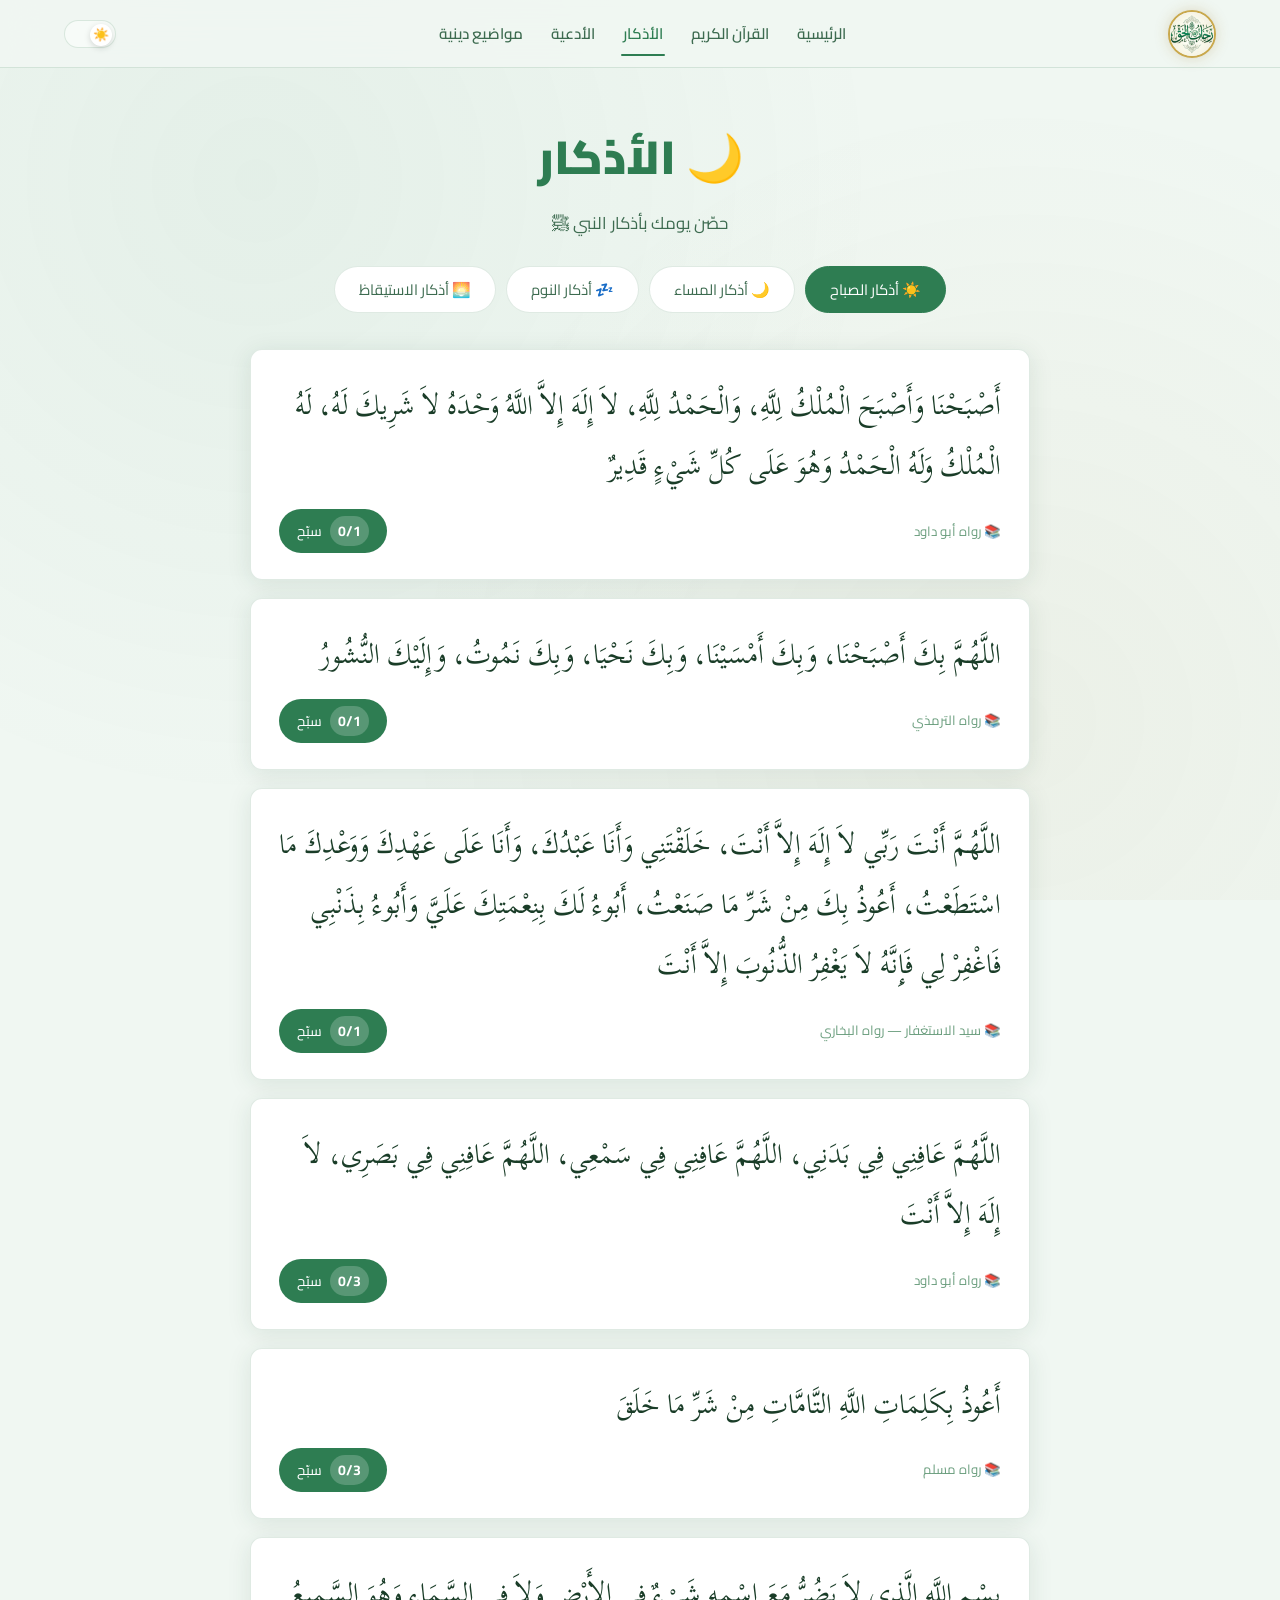
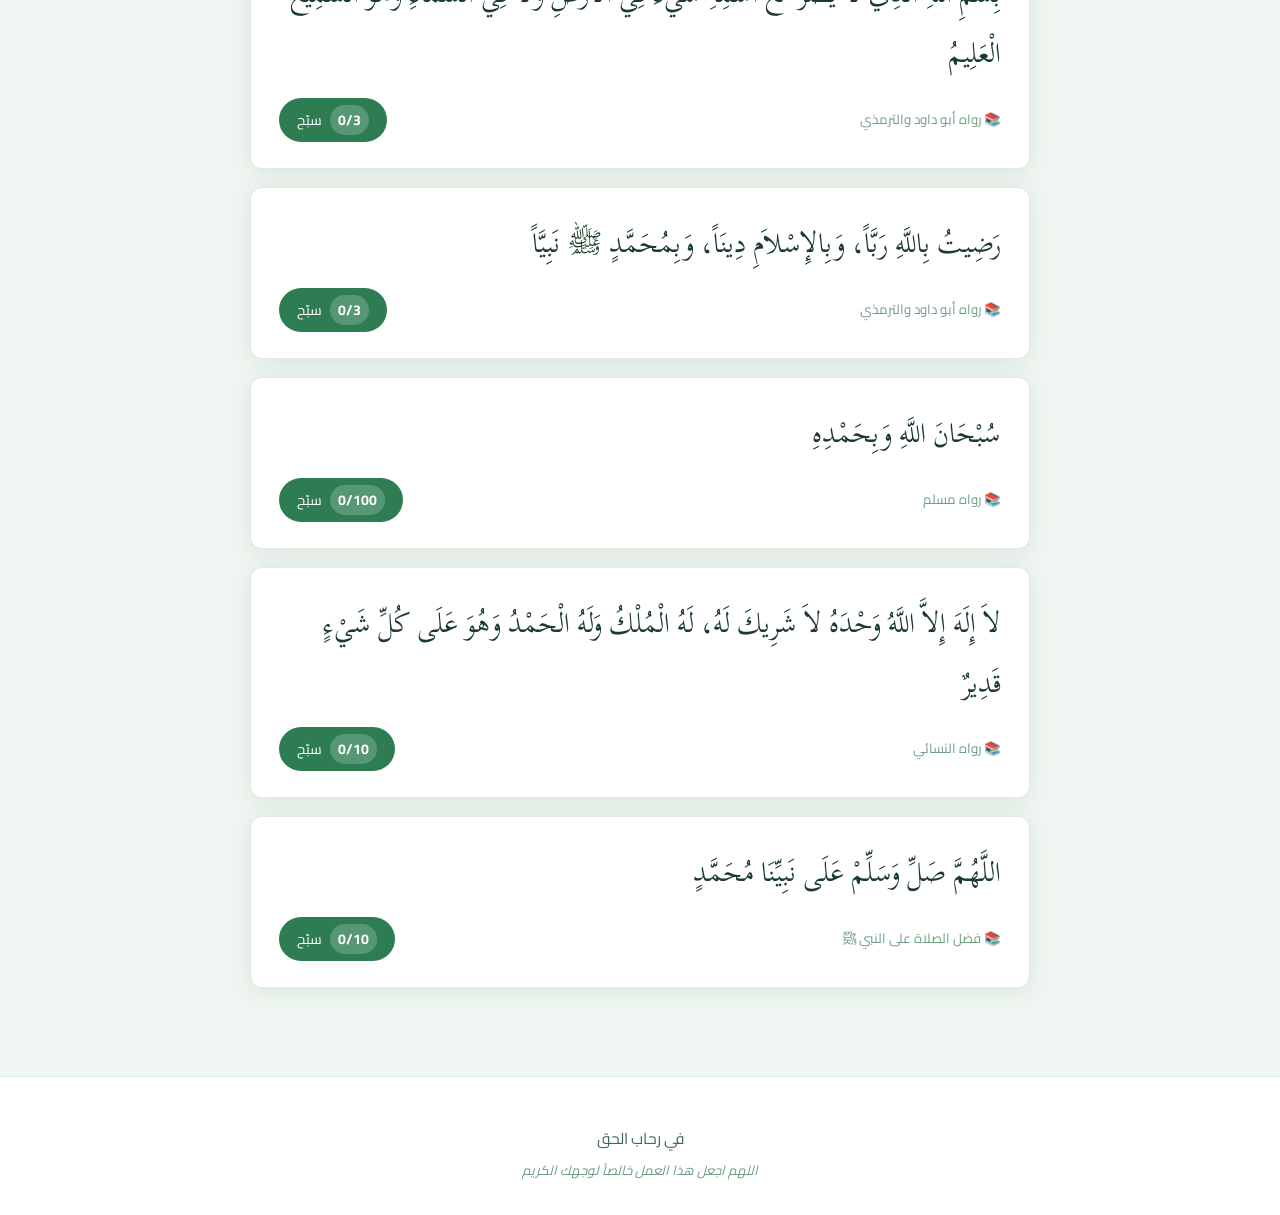
==== azkar.html @ ee3d789b "Add files via upload" ====
<!DOCTYPE html>
<html lang="ar" dir="rtl">
<head>
  <meta charset="UTF-8"><meta name="viewport" content="width=device-width, initial-scale=1.0">
  <title>الأذكار — في رحاب الحق</title>
  <script>(function(){const t=localStorage.getItem('rahab_theme')||'light';document.documentElement.setAttribute('data-theme',t);})();</script>
  <link rel="preconnect" href="https://fonts.googleapis.com">
  <link rel="preconnect" href="https://fonts.gstatic.com" crossorigin>
  <link href="https://fonts.googleapis.com/css2?family=Amiri:wght@400;700&family=Cairo:wght@400;600;700;900&family=Scheherazade+New:wght@400;700&display=swap" rel="stylesheet">
  <link rel="stylesheet" href="styles.css">
</head>
<body>
<header id="mainHeader">
  <a href="index.html" class="logo-link">
    <img src="preview.webp" alt="رحاب الحق" class="logo-img">
  </a>
  <nav><ul>
    <li><a href="index.html">الرئيسية</a></li>
    <li><a href="quran.html">القرآن الكريم</a></li>
    <li><a href="azkar.html" class="active">الأذكار</a></li>
    <li><a href="duaa.html">الأدعية</a></li>
    <li><a href="topics.html">مواضيع دينية</a></li>
  </ul></nav>
  <div class="header-left">
    <button class="theme-toggle" aria-label="تغيير الوضع"></button>
    <button class="menu-toggle">☰</button>
  </div>
</header>

<section class="page-hero">
  <h1>🌙 الأذكار</h1>
  <p>حصّن يومك بأذكار النبي ﷺ</p>
</section>

<section style="padding-top:0;">
  <div class="azkar-tabs">
    <button class="tab-btn active" onclick="showTab('morning',this)">☀️ أذكار الصباح</button>
    <button class="tab-btn" onclick="showTab('evening',this)">🌙 أذكار المساء</button>
    <button class="tab-btn" onclick="showTab('sleep',this)">💤 أذكار النوم</button>
    <button class="tab-btn" onclick="showTab('wake',this)">🌅 أذكار الاستيقاظ</button>
  </div>
  <div id="azkarContent"></div>
</section>

<footer>
  <p class="footer-text">في رحاب الحق</p>
  <p class="footer-sub">اللهم اجعل هذا العمل خالصاً لوجهك الكريم</p>
</footer>
<script src="main.js"></script>
<script>
const AZKAR={
  morning:[
    {text:"أَصْبَحْنَا وَأَصْبَحَ الْمُلْكُ لِلَّهِ، وَالْحَمْدُ لِلَّهِ، لاَ إِلَهَ إِلاَّ اللَّهُ وَحْدَهُ لاَ شَرِيكَ لَهُ، لَهُ الْمُلْكُ وَلَهُ الْحَمْدُ وَهُوَ عَلَى كُلِّ شَيْءٍ قَدِيرٌ",count:1,source:"رواه أبو داود"},
    {text:"اللَّهُمَّ بِكَ أَصْبَحْنَا، وَبِكَ أَمْسَيْنَا، وَبِكَ نَحْيَا، وَبِكَ نَمُوتُ، وَإِلَيْكَ النُّشُورُ",count:1,source:"رواه الترمذي"},
    {text:"اللَّهُمَّ أَنْتَ رَبِّي لاَ إِلَهَ إِلاَّ أَنْتَ، خَلَقْتَنِي وَأَنَا عَبْدُكَ، وَأَنَا عَلَى عَهْدِكَ وَوَعْدِكَ مَا اسْتَطَعْتُ، أَعُوذُ بِكَ مِنْ شَرِّ مَا صَنَعْتُ، أَبُوءُ لَكَ بِنِعْمَتِكَ عَلَيَّ وَأَبُوءُ بِذَنْبِي فَاغْفِرْ لِي فَإِنَّهُ لاَ يَغْفِرُ الذُّنُوبَ إِلاَّ أَنْتَ",count:1,source:"سيد الاستغفار — رواه البخاري"},
    {text:"اللَّهُمَّ عَافِنِي فِي بَدَنِي، اللَّهُمَّ عَافِنِي فِي سَمْعِي، اللَّهُمَّ عَافِنِي فِي بَصَرِي، لاَ إِلَهَ إِلاَّ أَنْتَ",count:3,source:"رواه أبو داود"},
    {text:"أَعُوذُ بِكَلِمَاتِ اللَّهِ التَّامَّاتِ مِنْ شَرِّ مَا خَلَقَ",count:3,source:"رواه مسلم"},
    {text:"بِسْمِ اللَّهِ الَّذِي لاَ يَضُرُّ مَعَ اسْمِهِ شَيْءٌ فِي الأَرْضِ وَلاَ فِي السَّمَاءِ وَهُوَ السَّمِيعُ الْعَلِيمُ",count:3,source:"رواه أبو داود والترمذي"},
    {text:"رَضِيتُ بِاللَّهِ رَبَّاً، وَبِالإِسْلاَمِ دِينَاً، وَبِمُحَمَّدٍ ﷺ نَبِيَّاً",count:3,source:"رواه أبو داود والترمذي"},
    {text:"سُبْحَانَ اللَّهِ وَبِحَمْدِهِ",count:100,source:"رواه مسلم"},
    {text:"لاَ إِلَهَ إِلاَّ اللَّهُ وَحْدَهُ لاَ شَرِيكَ لَهُ، لَهُ الْمُلْكُ وَلَهُ الْحَمْدُ وَهُوَ عَلَى كُلِّ شَيْءٍ قَدِيرٌ",count:10,source:"رواه النسائي"},
    {text:"اللَّهُمَّ صَلِّ وَسَلِّمْ عَلَى نَبِيِّنَا مُحَمَّدٍ",count:10,source:"فضل الصلاة على النبي ﷺ"}
  ],
  evening:[
    {text:"أَمْسَيْنَا وَأَمْسَى الْمُلْكُ لِلَّهِ، وَالْحَمْدُ لِلَّهِ، لاَ إِلَهَ إِلاَّ اللَّهُ وَحْدَهُ لاَ شَرِيكَ لَهُ، لَهُ الْمُلْكُ وَلَهُ الْحَمْدُ وَهُوَ عَلَى كُلِّ شَيْءٍ قَدِيرٌ",count:1,source:"رواه أبو داود"},
    {text:"اللَّهُمَّ بِكَ أَمْسَيْنَا، وَبِكَ أَصْبَحْنَا، وَبِكَ نَحْيَا، وَبِكَ نَمُوتُ، وَإِلَيْكَ الْمَصِيرُ",count:1,source:"رواه الترمذي"},
    {text:"اللَّهُمَّ أَنْتَ رَبِّي لاَ إِلَهَ إِلاَّ أَنْتَ، خَلَقْتَنِي وَأَنَا عَبْدُكَ، وَأَنَا عَلَى عَهْدِكَ وَوَعْدِكَ مَا اسْتَطَعْتُ، أَعُوذُ بِكَ مِنْ شَرِّ مَا صَنَعْتُ",count:1,source:"سيد الاستغفار — رواه البخاري"},
    {text:"أَعُوذُ بِكَلِمَاتِ اللَّهِ التَّامَّاتِ مِنْ شَرِّ مَا خَلَقَ",count:3,source:"رواه مسلم"},
    {text:"بِسْمِ اللَّهِ الَّذِي لاَ يَضُرُّ مَعَ اسْمِهِ شَيْءٌ فِي الأَرْضِ وَلاَ فِي السَّمَاءِ",count:3,source:"رواه أبو داود والترمذي"},
    {text:"اللَّهُمَّ عَافِنِي فِي بَدَنِي، اللَّهُمَّ عَافِنِي فِي سَمْعِي، اللَّهُمَّ عَافِنِي فِي بَصَرِي",count:3,source:"رواه أبو داود"},
    {text:"سُبْحَانَ اللَّهِ وَبِحَمْدِهِ",count:100,source:"رواه مسلم"},
    {text:"اللَّهُمَّ صَلِّ وَسَلِّمْ عَلَى نَبِيِّنَا مُحَمَّدٍ",count:10,source:"فضل الصلاة على النبي ﷺ"}
  ],
  sleep:[
    {text:"بِاسْمِكَ اللَّهُمَّ أَمُوتُ وَأَحْيَا",count:1,source:"رواه البخاري"},
    {text:"اللَّهُمَّ قِنِي عَذَابَكَ يَوْمَ تَبْعَثُ عِبَادَكَ",count:3,source:"رواه أبو داود"},
    {text:"سُبْحَانَ اللَّهِ (٣٣) — الْحَمْدُ لِلَّهِ (٣٣) — اللَّهُ أَكْبَرُ (٣٤)",count:1,source:"تسبيح فاطمة — متفق عليه"},
    {text:"آيَةُ الْكُرْسِيِّ — اللَّهُ لَا إِلَهَ إِلَّا هُوَ الْحَيُّ الْقَيُّومُ...",count:1,source:"رواه البخاري — حفظ حتى الصباح"},
    {text:"قُلْ هُوَ اللَّهُ أَحَدٌ — قُلْ أَعُوذُ بِرَبِّ الْفَلَقِ — قُلْ أَعُوذُ بِرَبِّ النَّاسِ",count:3,source:"رواه الترمذي"}
  ],
  wake:[
    {text:"الْحَمْدُ لِلَّهِ الَّذِي أَحْيَانَا بَعْدَ مَا أَمَاتَنَا وَإِلَيْهِ النُّشُورُ",count:1,source:"رواه البخاري"},
    {text:"لاَ إِلَهَ إِلاَّ اللَّهُ وَحْدَهُ لاَ شَرِيكَ لَهُ، لَهُ الْمُلْكُ وَلَهُ الْحَمْدُ وَهُوَ عَلَى كُلِّ شَيْءٍ قَدِيرٌ، سُبْحَانَ اللَّهِ وَالْحَمْدُ لِلَّهِ وَلاَ إِلَهَ إِلاَّ اللَّهُ وَاللَّهُ أَكْبَرُ",count:1,source:"رواه البخاري"},
    {text:"اللَّهُمَّ إِنِّي أَسْأَلُكَ خَيْرَ هَذَا الْيَوْمِ، فَتْحَهُ وَنَصْرَهُ وَنُورَهُ وَبَرَكَتَهُ وَهُدَاهُ",count:1,source:"رواه أبو داود"}
  ]
};

const counts={};
function showTab(tab,btn){
  document.querySelectorAll('.tab-btn').forEach(b=>b.classList.remove('active'));
  btn.classList.add('active');
  renderAzkar(tab);
}
function renderAzkar(tab){
  const list=AZKAR[tab];let html='';
  list.forEach((z,i)=>{
    const key=tab+'_'+i;
    const cur=counts[key]??0;
    const done=cur>=z.count;
    html+=`<div class="zikr-card" style="${done?'opacity:0.55;':''}">
      <span class="zikr-text">${z.text}</span>
      <div class="zikr-meta">
        <span class="zikr-source">📚 ${z.source}</span>
        <button class="zikr-count-btn" onclick="countZikr('${tab}',${i},${z.count})" ${done?'disabled':''}>
          ${done?'✅ اكتمل':`<span class="count-display">${cur}/${z.count}</span> سبّح`}
        </button>
      </div>
    </div>`;
  });
  document.getElementById('azkarContent').innerHTML=html;
}
function countZikr(tab,idx,max){
  const key=tab+'_'+idx;
  counts[key]=Math.min((counts[key]??0)+1,max);
  renderAzkar(tab);
}
document.addEventListener('DOMContentLoaded',()=>renderAzkar('morning'));
</script>
</body>
</html>
---- styles.css ----
/* ============================================================
   في رحاب الحق — Design System
   Light Mode: creamy mint-white | Dark Mode: deep forest green
   ============================================================ */

:root {
  /* Light Mode Palette */
  --bg:          #f0f7f2;       /* أخضر فاتح مبيّض جداً */
  --bg2:         #e4f0e8;       /* درجة أخف للقسم الثاني */
  --surface:     #ffffff;
  --surface2:    #f7fbf8;
  --border:      rgba(34,110,62,0.14);
  --border-gold: rgba(160,120,40,0.35);

  --text:        #1a3d28;       /* أخضر غامق للنصوص */
  --text2:       #3d6b50;       /* أخضر متوسط */
  --text3:       #6b9e7e;       /* أخضر فاتح للـ muted */

  --green:       #2e7d52;
  --green-h:     #236042;
  --green-lite:  #5ab07a;
  --green-glow:  rgba(46,125,82,0.18);

  --gold:        #a07828;
  --gold-l:      #c9a84c;
  --gold-pale:   #f5e9c8;

  --header-bg:   rgba(240,247,242,0.92);
  --header-h:    68px;
  --shadow:      0 4px 24px rgba(30,70,50,0.10);
  --shadow-lg:   0 12px 48px rgba(30,70,50,0.14);
  --radius:      20px;
  --radius-sm:   12px;

  --font:        'Cairo', sans-serif;
  --font-quran:  'Scheherazade New', 'Amiri', serif;
}

/* ── Dark Mode ── */
[data-theme="dark"] {
  --bg:          #0c1f14;
  --bg2:         #0f2619;
  --surface:     #162b1e;
  --surface2:    #1c3526;
  --border:      rgba(80,160,100,0.15);
  --border-gold: rgba(201,168,76,0.28);

  --text:        #dff0e6;
  --text2:       #9ec9ae;
  --text3:       #5d8f72;

  --green:       #3da06a;
  --green-h:     #4db87a;
  --green-lite:  #5ecf8a;
  --green-glow:  rgba(61,160,106,0.18);

  --gold:        #c9a84c;
  --gold-l:      #e8cc80;
  --gold-pale:   rgba(201,168,76,0.10);

  --header-bg:   rgba(12,31,20,0.95);
  --shadow:      0 4px 24px rgba(0,0,0,0.35);
  --shadow-lg:   0 12px 48px rgba(0,0,0,0.50);
}

/* ── Reset ── */
*, *::before, *::after { margin:0; padding:0; box-sizing:border-box; }
html { scroll-behavior:smooth; }

body {
  background: var(--bg);
  color: var(--text);
  font-family: var(--font);
  line-height: 1.8;
  overflow-x: hidden;
  direction: rtl;
  transition: background 0.4s, color 0.4s;
}

/* ── Subtle texture overlay ── */
body::before {
  content: '';
  position: fixed; inset: 0;
  background-image:
    radial-gradient(circle at 20% 20%, rgba(46,125,82,0.06) 0%, transparent 50%),
    radial-gradient(circle at 80% 80%, rgba(160,120,40,0.05) 0%, transparent 50%);
  pointer-events: none;
  z-index: 0;
}

/* ─────────────────────────────────
   HEADER
───────────────────────────────── */
header {
  position: fixed; top:0; left:0; right:0;
  height: var(--header-h);
  background: var(--header-bg);
  backdrop-filter: blur(16px);
  border-bottom: 1px solid var(--border);
  display: flex; align-items: center;
  justify-content: space-between;
  padding: 0 5%;
  z-index: 1000;
  transition: box-shadow 0.3s, background 0.4s;
}
header.scrolled { box-shadow: var(--shadow); }

.logo-link { display:flex; align-items:center; gap:10px; text-decoration:none; }
.logo-img {
  height: 48px; width: 48px;
  border-radius: 50%;
  border: 2.5px solid var(--gold-l);
  box-shadow: 0 0 14px rgba(160,120,40,0.25);
  background: var(--surface);
  transition: box-shadow 0.3s, transform 0.3s;
}
.logo-img:hover { box-shadow: 0 0 26px rgba(160,120,40,0.5); transform: scale(1.06); }
.logo-name {
  font-size: 1.05rem; font-weight: 700;
  color: var(--green); white-space: nowrap;
  display: none;
}

.header-left { display:flex; align-items:center; gap:14px; }

/* Dark mode toggle */
.theme-toggle {
  background: var(--surface2);
  border: 1px solid var(--border);
  border-radius: 50px;
  width: 52px; height: 28px;
  cursor: pointer;
  position: relative;
  transition: background 0.3s;
  flex-shrink: 0;
}
.theme-toggle::after {
  content: '☀️';
  position: absolute;
  top: 3px; right: 3px;
  width: 22px; height: 22px;
  border-radius: 50%;
  background: var(--surface);
  display: flex; align-items:center; justify-content:center;
  font-size: 13px;
  transition: transform 0.35s cubic-bezier(.4,0,.2,1), right 0.35s;
  box-shadow: 0 2px 6px rgba(0,0,0,0.15);
}
[data-theme="dark"] .theme-toggle::after {
  content: '🌙';
  right: auto; left: 3px;
}

nav ul { display:flex; list-style:none; gap:24px; }
nav a {
  text-decoration: none;
  color: var(--text2);
  font-weight: 600; font-size: 0.95rem;
  padding: 6px 2px;
  position: relative;
  transition: color 0.25s;
}
nav a::after {
  content: '';
  position: absolute; bottom: -2px; right: 0;
  width: 0; height: 2px;
  background: var(--green);
  border-radius: 2px;
  transition: width 0.3s;
}
nav a:hover, nav a.active { color: var(--green); }
nav a:hover::after, nav a.active::after { width: 100%; }

.menu-toggle {
  display: none;
  background: transparent;
  border: 1px solid var(--border);
  border-radius: 10px;
  color: var(--text);
  font-size: 1.3rem;
  cursor: pointer;
  padding: 4px 10px;
  transition: background 0.2s;
}
.menu-toggle:hover { background: var(--green-glow); }

/* ─────────────────────────────────
   HERO
───────────────────────────────── */
.hero {
  min-height: 100vh;
  padding-top: var(--header-h);
  display: flex; align-items: center; justify-content: center;
  text-align: center;
  position: relative; z-index: 1;
  overflow: hidden;
}
.hero-bg {
  position: absolute; inset: 0;
  background:
    linear-gradient(to bottom, rgba(240,247,242,0.15) 0%, var(--bg) 90%),
    url('https://claude.ai/api/1377ff21-2391-4cf8-ae96-8420ab279142/files/019d90b5-a2c1-73cb-9e30-2eebabe95e91/preview') center/cover no-repeat;
  z-index: -1;
}
[data-theme="dark"] .hero-bg {
  background:
    linear-gradient(to bottom, rgba(12,31,20,0.35) 0%, var(--bg) 90%),
    url('https://claude.ai/api/1377ff21-2391-4cf8-ae96-8420ab279142/files/019d90b5-a2c1-73cb-9e30-2eebabe95e91/preview') center/cover no-repeat;
}
.hero-content {
  max-width: 820px;
  padding: 40px 20px;
  animation: fadeUp 0.9s ease both;
}
@keyframes fadeUp {
  from { opacity:0; transform:translateY(28px); }
  to   { opacity:1; transform:translateY(0); }
}

.bismillah {
  font-family: var(--font-quran);
  font-size: clamp(1.3rem, 2.8vw, 1.9rem);
  color: var(--gold);
  margin-bottom: 18px;
  letter-spacing: 0.04em;
  animation: fadeUp 0.9s 0.1s ease both;
}
.hero h1 {
  font-size: clamp(2.6rem, 6vw, 4.8rem);
  font-weight: 900;
  color: var(--green);
  margin-bottom: 14px;
  line-height: 1.2;
  animation: fadeUp 0.9s 0.2s ease both;
}
.hero-sub {
  font-size: clamp(1rem, 2vw, 1.25rem);
  color: var(--text2);
  margin-bottom: 32px;
  animation: fadeUp 0.9s 0.3s ease both;
}
.hero-ayah {
  display: inline-flex;
  flex-direction: column;
  gap: 6px;
  background: var(--surface);
  border: 1px solid var(--border-gold);
  border-radius: var(--radius);
  padding: 20px 32px;
  margin-bottom: 36px;
  box-shadow: var(--shadow);
  animation: fadeUp 0.9s 0.4s ease both;
}
.ayah-text {
  font-family: var(--font-quran);
  font-size: clamp(1.3rem, 2.5vw, 1.85rem);
  color: var(--green);
  line-height: 2.1;
}
.ayah-ref { font-size: 0.88rem; color: var(--text3); }

.cta-btn {
  display: inline-block;
  background: var(--green);
  color: #fff;
  font-family: var(--font);
  font-weight: 700; font-size: 1.05rem;
  padding: 14px 42px;
  border-radius: 50px;
  text-decoration: none;
  box-shadow: 0 6px 22px rgba(46,125,82,0.30);
  transition: 0.3s; border: none; cursor: pointer;
  animation: fadeUp 0.9s 0.5s ease both;
}
.cta-btn:hover { background: var(--green-h); transform: translateY(-3px); box-shadow: 0 12px 32px rgba(46,125,82,0.40); }

/* ─────────────────────────────────
   SHARED SECTION
───────────────────────────────── */
section { padding: 70px 6%; position: relative; z-index: 1; }
.section-alt { background: var(--bg2); }

.section-title {
  text-align: center;
  font-size: clamp(1.7rem, 3vw, 2.4rem);
  font-weight: 900;
  color: var(--green);
  margin-bottom: 48px;
  position: relative;
  padding-bottom: 16px;
}
.section-title::after {
  content: '';
  position: absolute; bottom:0; left:50%;
  transform: translateX(-50%);
  width: 64px; height: 3px;
  background: linear-gradient(90deg, var(--green), var(--gold-l));
  border-radius: 2px;
}

/* ─────────────────────────────────
   CARDS GRID
───────────────────────────────── */
.sections-grid {
  display: grid;
  grid-template-columns: repeat(auto-fit, minmax(250px, 1fr));
  gap: 22px;
  max-width: 1080px; margin: 0 auto;
}
.section-card {
  background: var(--surface);
  border: 1px solid var(--border);
  border-radius: var(--radius);
  padding: 34px 26px;
  text-decoration: none;
  color: var(--text);
  display: flex; flex-direction: column; gap: 10px;
  transition: 0.3s;
  box-shadow: var(--shadow);
  position: relative; overflow: hidden;
}
.section-card::before {
  content: '';
  position: absolute; top:0; right:0;
  width: 80px; height: 80px;
  background: radial-gradient(circle at top right, var(--green-glow), transparent 70%);
  transition: opacity 0.3s; opacity: 0;
}
.section-card:hover { transform: translateY(-7px); border-color: var(--green); box-shadow: var(--shadow-lg); }
.section-card:hover::before { opacity: 1; }
.card-icon { font-size: 2.2rem; }
.section-card h3 { font-size: 1.25rem; font-weight: 700; color: var(--green); }
.section-card p { font-size: 0.93rem; color: var(--text2); flex:1; line-height: 1.7; }
.card-arrow { color: var(--gold); font-size: 1.1rem; transition: transform 0.3s; }
.section-card:hover .card-arrow { transform: translateX(-6px); }

/* ─────────────────────────────────
   AYAH OF DAY
───────────────────────────────── */
.ayah-section { background: var(--bg2); }
.ayah-container { max-width: 760px; margin: 0 auto; text-align: center; }
.daily-ayah {
  background: var(--surface);
  border: 1px solid var(--border-gold);
  border-radius: var(--radius);
  padding: 36px 32px;
  box-shadow: var(--shadow);
  display: flex; flex-direction:column; align-items:center; gap:14px;
  min-height: 120px; justify-content: center;
}
.daily-ayah .ayah-text {
  font-family: var(--font-quran);
  font-size: clamp(1.4rem, 2.8vw, 2rem);
  color: var(--green); line-height: 2.2;
}
.ayah-loading { color: var(--text3); animation: pulse 1.4s ease-in-out infinite; }
@keyframes pulse { 0%,100%{opacity:0.4} 50%{opacity:1} }

/* ─────────────────────────────────
   CHECKLIST
───────────────────────────────── */
.reminder-box {
  max-width: 520px; margin: 0 auto;
  background: var(--surface);
  border: 1px solid var(--border);
  border-radius: var(--radius);
  padding: 38px 32px;
  text-align: center;
  box-shadow: var(--shadow);
}
.reminder-icon { font-size: 2.2rem; display:block; margin-bottom:10px; }
.reminder-box h3 { font-size: 1.3rem; color: var(--green); margin-bottom: 22px; }
.daily-checklist { display:flex; flex-direction:column; gap:12px; text-align:right; }
.check-item {
  display:flex; align-items:center; gap:12px;
  cursor:pointer; padding:10px 14px;
  border-radius: var(--radius-sm);
  border: 1px solid var(--border);
  background: var(--surface2);
  transition: background 0.2s, border-color 0.2s;
}
.check-item:hover { background: var(--green-glow); border-color: var(--green); }
.check-item input[type="checkbox"] { width:18px; height:18px; accent-color:var(--green); cursor:pointer; }
.check-item span { font-size: 0.97rem; color: var(--text); flex:1; transition: color 0.2s; }
.check-item.done span { text-decoration: line-through; color: var(--text3); }

/* ─────────────────────────────────
   PAGE HERO (inner pages)
───────────────────────────────── */
.page-hero {
  padding-top: calc(var(--header-h) + 48px);
  padding-bottom: 28px;
  text-align: center; z-index: 1; position: relative;
}
.page-hero h1 { font-size: clamp(1.9rem, 4vw, 2.9rem); color: var(--green); font-weight: 900; }
.page-hero p { color: var(--text2); margin-top: 8px; font-size: 1.05rem; }

/* ─────────────────────────────────
   QURAN PAGE
───────────────────────────────── */
.quran-controls {
  display: flex; gap: 12px; flex-wrap: wrap;
  justify-content: center; margin-bottom: 32px;
}
.q-search {
  background: var(--surface);
  border: 1px solid var(--border);
  border-radius: 50px;
  padding: 11px 22px;
  color: var(--text);
  font-family: var(--font);
  font-size: 0.97rem;
  outline: none;
  width: 280px;
  transition: border-color 0.3s;
}
.q-search:focus { border-color: var(--green); }
.q-search::placeholder { color: var(--text3); }

.view-tabs { display:flex; gap:8px; }
.view-btn {
  background: var(--surface);
  border: 1px solid var(--border);
  border-radius: 50px;
  padding: 9px 22px;
  color: var(--text2);
  font-family: var(--font);
  font-size: 0.9rem;
  cursor: pointer;
  transition: 0.25s;
}
.view-btn.active, .view-btn:hover {
  background: var(--green); color: #fff; border-color: var(--green);
}

/* Surah grid */
.suar-grid {
  display: grid;
  grid-template-columns: repeat(auto-fill, minmax(195px, 1fr));
  gap: 14px;
  max-width: 1100px; margin: 0 auto;
}
.surah-card {
  background: var(--surface);
  border: 1px solid var(--border);
  border-radius: var(--radius-sm);
  padding: 16px 18px;
  cursor: pointer;
  transition: 0.25s;
  display: flex; align-items: center; gap: 12px;
  box-shadow: 0 2px 8px rgba(0,0,0,0.04);
}
.surah-card:hover {
  border-color: var(--green); transform: translateY(-3px);
  box-shadow: 0 8px 24px rgba(46,125,82,0.12);
}
.surah-num {
  background: var(--green);
  color: #fff;
  font-weight: 700; font-size: 0.82rem;
  width: 34px; height: 34px; border-radius: 50%;
  display: flex; align-items:center; justify-content:center;
  flex-shrink: 0;
}
.surah-name { font-family: var(--font-quran); font-size: 1.15rem; color: var(--text); display:block; }
.surah-meta { font-size: 0.75rem; color: var(--text3); margin-top:2px; }
.surah-bookmark-dot {
  width: 8px; height:8px; border-radius:50%;
  background: var(--gold); margin-right:auto; flex-shrink:0;
  box-shadow: 0 0 6px rgba(160,120,40,0.5);
  animation: glow 2s ease-in-out infinite;
}
@keyframes glow { 0%,100%{opacity:0.6} 50%{opacity:1} }

/* Juz grid */
.juz-grid {
  display: grid;
  grid-template-columns: repeat(auto-fill, minmax(130px, 1fr));
  gap: 12px;
  max-width: 900px; margin: 0 auto;
}
.juz-card {
  background: var(--surface);
  border: 1px solid var(--border);
  border-radius: var(--radius-sm);
  padding: 20px 12px;
  cursor: pointer; text-align:center;
  transition: 0.25s; box-shadow: 0 2px 8px rgba(0,0,0,0.04);
}
.juz-card:hover { border-color: var(--green); transform:translateY(-3px); box-shadow:0 8px 24px rgba(46,125,82,0.12); }
.juz-num { font-size: 1.6rem; font-weight: 900; color: var(--green); }
.juz-label { font-size: 0.8rem; color: var(--text3); margin-top:4px; }

/* Ayah viewer */
.surah-nav {
  display:flex; justify-content:space-between; align-items:center;
  flex-wrap: wrap; gap:12px; margin-bottom:28px;
}
.nav-btn, .back-btn {
  background: var(--surface);
  border: 1px solid var(--border);
  color: var(--text2);
  font-family: var(--font); font-size:0.9rem;
  padding: 9px 20px; border-radius:50px; cursor:pointer;
  text-decoration:none; display:inline-block;
  transition: 0.25s;
}
.nav-btn:hover, .back-btn:hover { border-color:var(--green); color:var(--green); background:var(--green-glow); }
.surah-title-display {
  font-family: var(--font-quran);
  font-size: 1.55rem; color: var(--green); text-align:center;
}

.ayah-viewer { max-width: 800px; margin: 0 auto; }
.ayah-item {
  background: var(--surface);
  border: 1px solid var(--border);
  border-radius: var(--radius-sm);
  padding: 24px 26px; margin-bottom: 14px;
  transition: border-color 0.3s, box-shadow 0.3s;
  position: relative;
}
.ayah-item.auto-bookmarked {
  border-color: var(--gold-l);
  box-shadow: 0 0 0 3px rgba(160,120,40,0.10);
}
.ayah-item .ayah-text {
  font-family: var(--font-quran);
  font-size: clamp(1.35rem, 2.5vw, 1.85rem);
  color: var(--text); line-height: 2.3; display:block;
}
.ayah-num-badge {
  display: inline-flex; align-items:center; justify-content:center;
  width: 30px; height:30px;
  background: var(--green-glow);
  border: 1px solid var(--border);
  border-radius:50%; font-size:0.78rem;
  color: var(--green); margin-top:10px;
}
.auto-bm-label {
  position:absolute; top:12px; left:14px;
  background: var(--gold-pale);
  color: var(--gold);
  font-size:0.72rem; padding:2px 10px; border-radius:50px;
  border: 1px solid rgba(160,120,40,0.3);
}

/* Bookmark banner */
.bookmark-banner {
  background: var(--surface);
  border: 2px solid var(--green);
  border-radius: var(--radius-sm);
  padding: 16px 22px; margin-bottom:28px;
  display:flex; align-items:center; gap:14px;
  cursor:pointer; transition:0.3s;
  box-shadow: 0 4px 16px rgba(46,125,82,0.10);
}
.bookmark-banner:hover { box-shadow: 0 8px 24px rgba(46,125,82,0.18); }
.bookmark-banner strong { color:var(--green); }
.bookmark-banner span { color:var(--text2); font-size:0.93rem; }

/* ─────────────────────────────────
   AZKAR / DUAA
───────────────────────────────── */
.azkar-tabs {
  display:flex; gap:10px; justify-content:center;
  flex-wrap:wrap; margin-bottom:36px;
}
.tab-btn {
  background: var(--surface);
  border: 1px solid var(--border);
  color: var(--text2);
  font-family: var(--font); font-size:0.93rem;
  padding: 9px 24px; border-radius:50px; cursor:pointer; transition:0.25s;
}
.tab-btn.active, .tab-btn:hover { background:var(--green); border-color:var(--green); color:#fff; }

.zikr-card {
  background: var(--surface);
  border: 1px solid var(--border);
  border-radius: var(--radius-sm);
  padding: 26px 28px; margin-bottom:18px;
  max-width: 780px; margin-left:auto; margin-right:auto;
  box-shadow: var(--shadow);
  transition: border-color 0.3s;
}
.zikr-card:hover { border-color: var(--green-lite); }
.zikr-text {
  font-family: var(--font-quran);
  font-size: clamp(1.25rem, 2.3vw, 1.7rem);
  color: var(--text); line-height:2.2; display:block; margin-bottom:14px;
}
.zikr-meta { display:flex; justify-content:space-between; align-items:center; flex-wrap:wrap; gap:8px; }
.zikr-source { font-size:0.83rem; color:var(--text3); }
.zikr-count-btn {
  background: var(--green);
  border: none; color:#fff;
  font-family:var(--font); font-size:0.88rem;
  padding:7px 18px; border-radius:50px; cursor:pointer; transition:0.25s;
  display:flex; align-items:center; gap:8px;
}
.zikr-count-btn:hover { background:var(--green-h); transform:scale(1.04); }
.zikr-count-btn:disabled { background:var(--text3); cursor:default; transform:none; }
.count-display {
  background:rgba(255,255,255,0.2); border-radius:50px;
  padding:2px 8px; font-weight:700;
}

/* ─────────────────────────────────
   TOPICS
───────────────────────────────── */
.topic-card {
  background: var(--surface);
  border: 1px solid var(--border);
  border-radius: var(--radius);
  padding: 28px 30px; margin-bottom:20px;
  max-width: 780px; margin-left:auto; margin-right:auto;
  box-shadow: var(--shadow);
  cursor:pointer; transition:0.3s;
}
.topic-card:hover { border-color:var(--green); transform:translateY(-4px); box-shadow:var(--shadow-lg); }
.topic-card h3 { color:var(--green); font-size:1.25rem; margin-bottom:8px; }
.topic-card p { color:var(--text2); font-size:0.93rem; line-height:1.8; }
.topic-tag {
  display:inline-block;
  background:var(--green-glow); border:1px solid rgba(46,125,82,0.3);
  color:var(--green); font-size:0.78rem;
  padding:3px 12px; border-radius:50px; margin-bottom:10px;
}

/* Modal */
.modal-overlay {
  display:none; position:fixed; inset:0;
  background:rgba(0,0,0,0.45); z-index:5000;
  align-items:center; justify-content:center; padding:20px;
  backdrop-filter:blur(4px);
}
.modal-overlay.open { display:flex; }
.modal-box {
  background:var(--surface); border:1px solid var(--border-gold);
  border-radius:var(--radius); padding:38px;
  max-width:680px; width:100%; max-height:80vh; overflow-y:auto;
  position:relative; box-shadow:var(--shadow-lg);
  animation:fadeUp 0.3s ease;
}
.modal-box h2 { color:var(--green); font-size:1.45rem; margin-bottom:14px; }
.modal-box p { color:var(--text2); line-height:2; margin-bottom:12px; }
.modal-box .ayah-text { color:var(--green); font-family:var(--font-quran); font-size:1.45rem; }
.modal-close {
  position:absolute; top:14px; left:16px;
  background:transparent; border:none; color:var(--text3);
  font-size:1.5rem; cursor:pointer; transition:color 0.2s;
}
.modal-close:hover { color:var(--text); }

/* ─────────────────────────────────
   FOOTER
───────────────────────────────── */
footer {
  background: var(--surface);
  border-top: 1px solid var(--border);
  padding: 48px 20px 32px;
  text-align:center; z-index:1; position:relative;
}
.footer-logo img {
  height:64px; width:64px; border-radius:50%;
  border:2px solid var(--gold-l);
  background:var(--bg); margin-bottom:14px;
  box-shadow:0 0 16px rgba(160,120,40,0.2);
}
.footer-text { color:var(--text2); font-size:0.97rem; margin-bottom:6px; }
.footer-sub { color:var(--text3); font-size:0.83rem; font-style:italic; }

/* ─────────────────────────────────
   SPINNER
───────────────────────────────── */
.spinner {
  width:40px; height:40px;
  border:3px solid var(--border);
  border-top-color:var(--green);
  border-radius:50%;
  animation:spin 0.8s linear infinite;
  margin:48px auto;
}
@keyframes spin { to{transform:rotate(360deg)} }

/* ─────────────────────────────────
   TOAST
───────────────────────────────── */
.toast {
  position:fixed; bottom:28px; left:50%;
  transform:translateX(-50%);
  background:var(--green); color:#fff;
  padding:12px 30px; border-radius:50px;
  font-family:var(--font); font-size:0.93rem;
  z-index:9999; box-shadow:0 8px 28px rgba(46,125,82,0.35);
  opacity:0; transition:opacity 0.35s;
  pointer-events:none;
  white-space:nowrap;
}
.toast.show { opacity:1; }

/* ─────────────────────────────────
   RESPONSIVE
───────────────────────────────── */
@media (max-width:768px) {
  :root { --header-h:60px; }
  header { padding:0 4%; }
  .menu-toggle { display:block; }
  .logo-name { display:none; }
  nav ul {
    display:none; flex-direction:column;
    position:absolute; top:var(--header-h); right:0; left:0;
    background:var(--header-bg);
    padding:18px 5%; gap:14px;
    border-bottom:1px solid var(--border);
    backdrop-filter:blur(16px);
  }
  header.open nav ul { display:flex; }
  section { padding:50px 5%; }
  .sections-grid { max-width:420px; margin:0 auto; grid-template-columns:1fr; }
  .suar-grid { grid-template-columns:repeat(auto-fill, minmax(160px,1fr)); }
  .juz-grid  { grid-template-columns:repeat(auto-fill, minmax(100px,1fr)); }
  .modal-box { padding:26px 20px; }
  .reminder-box { padding:28px 18px; }
}
@media (max-width:420px) {
  .hero h1 { font-size:2.2rem; }
  .bismillah { font-size:1.15rem; }
  .suar-grid { grid-template-columns:1fr 1fr; gap:10px; }
}
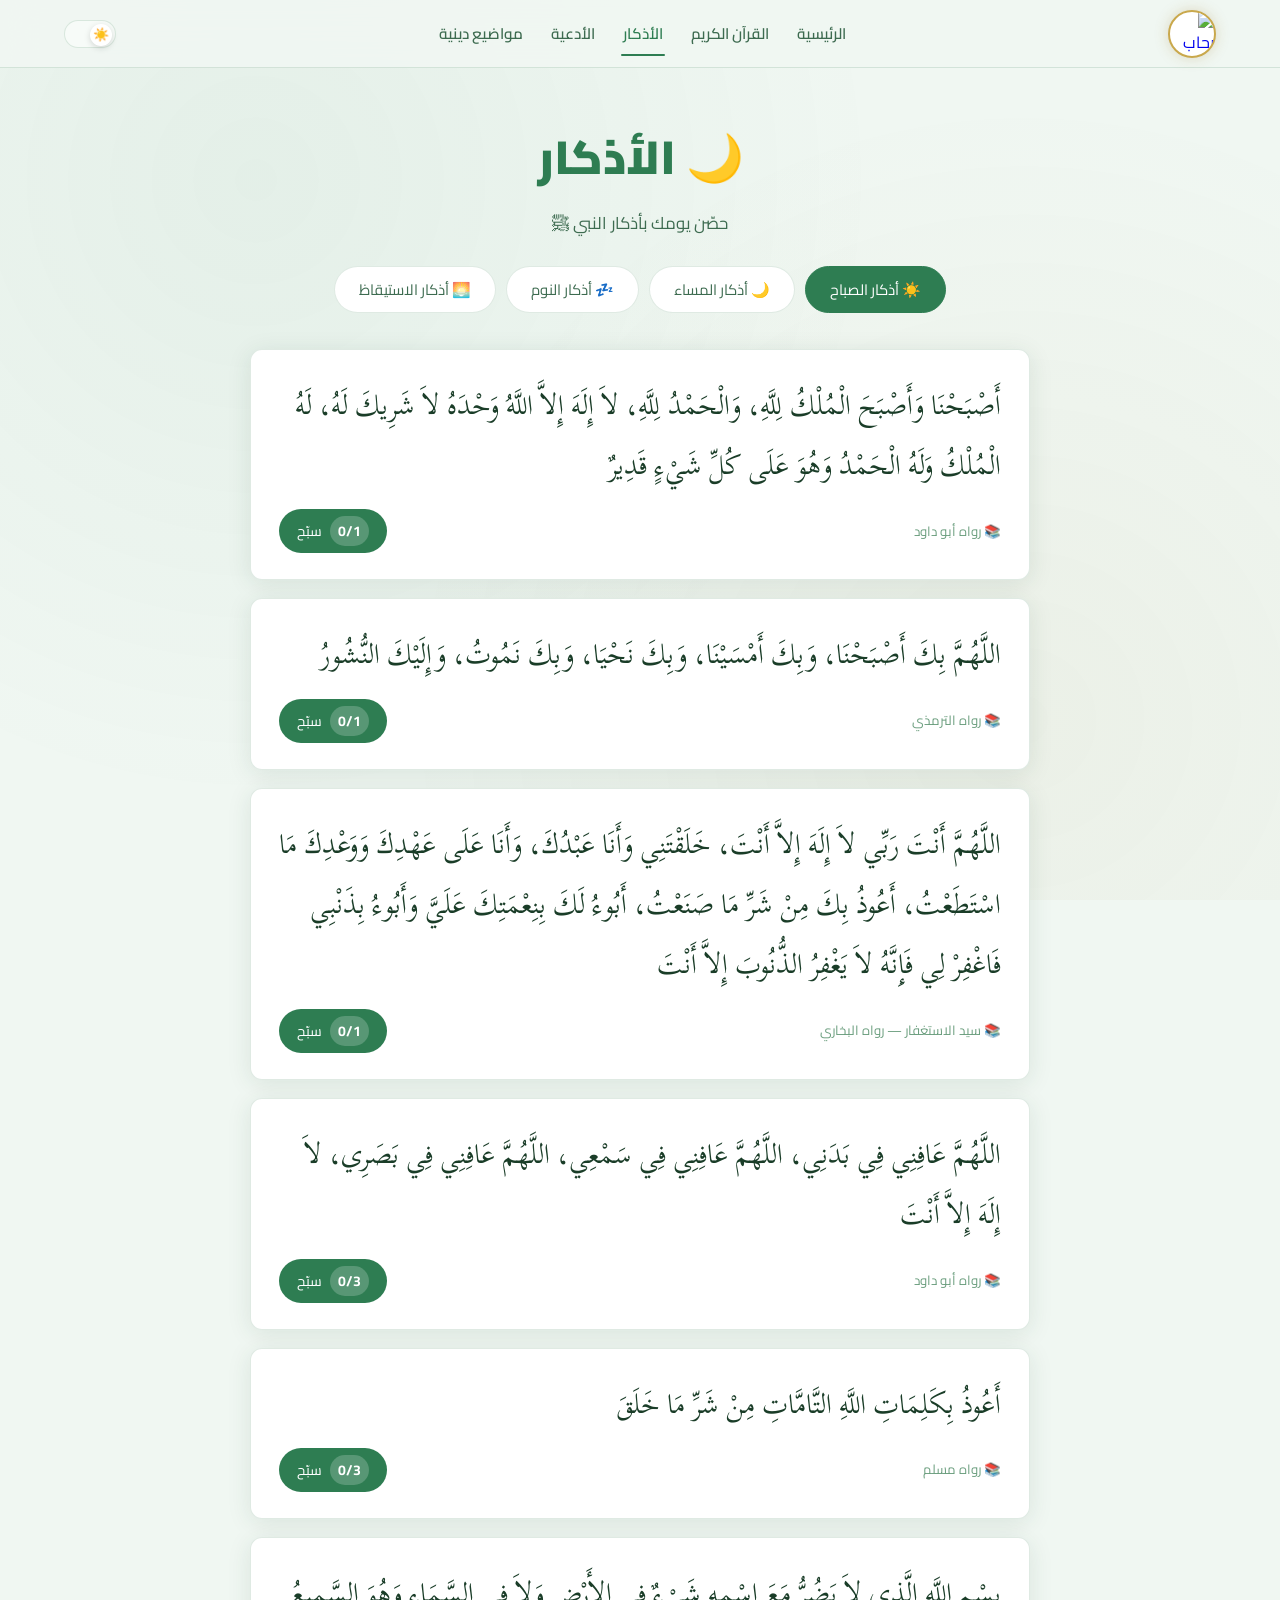
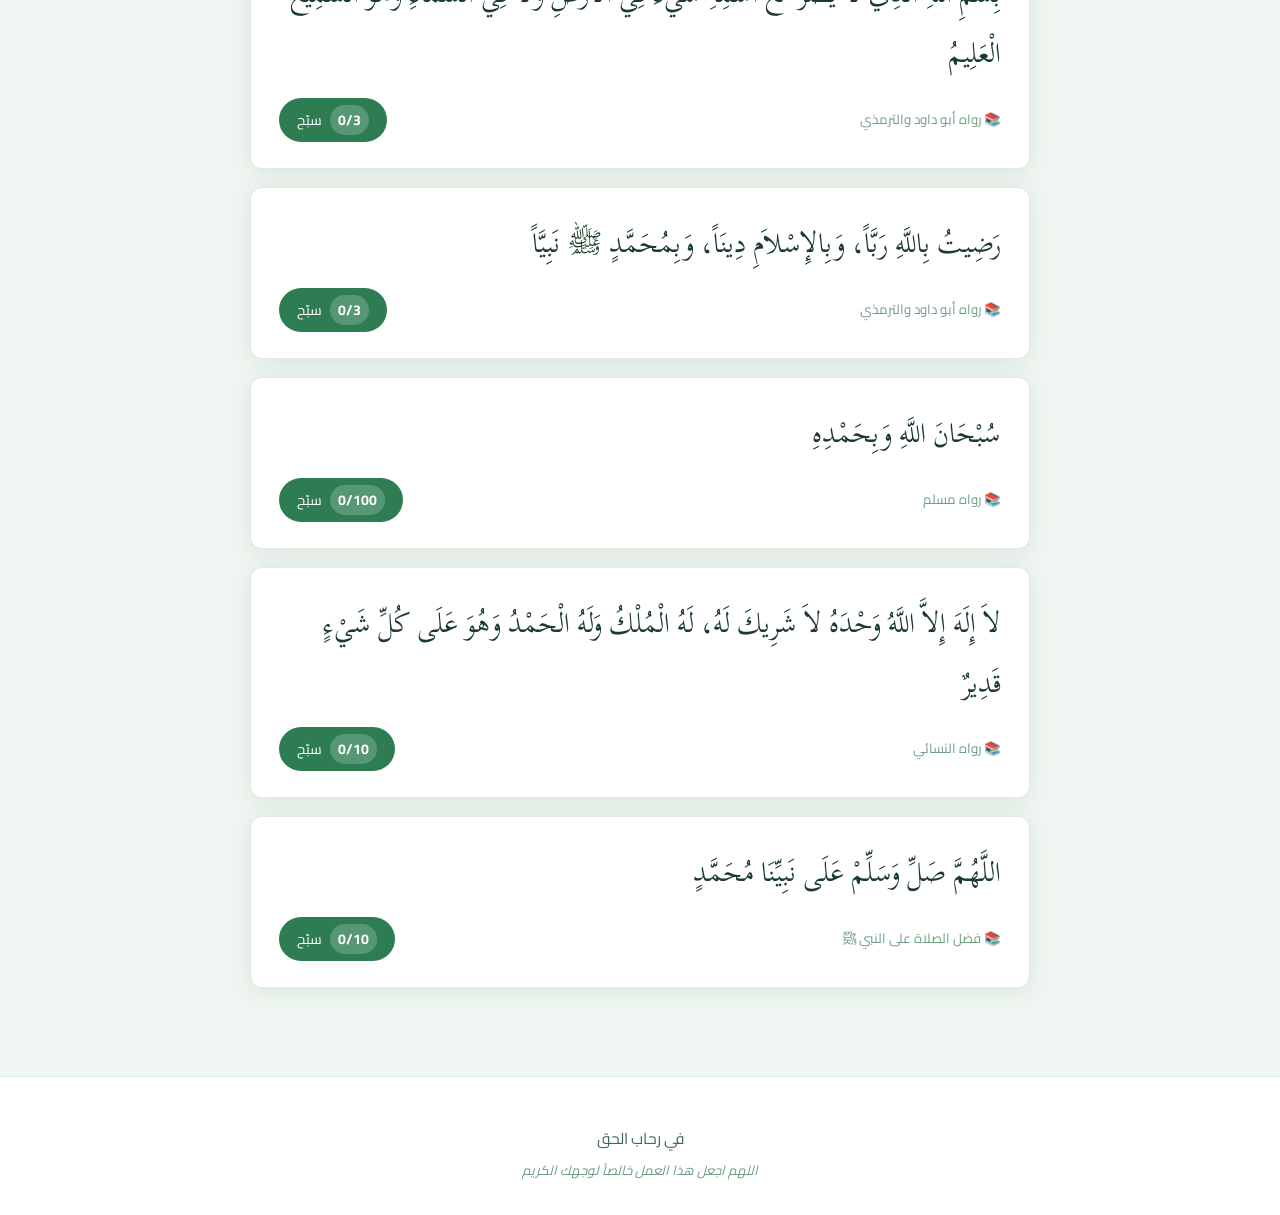
==== commit 97c93464: "Add files via upload" ====
--- a/azkar.html
+++ b/azkar.html
@@ -7,12 +7,17 @@
   <link rel="preconnect" href="https://fonts.googleapis.com">
   <link rel="preconnect" href="https://fonts.gstatic.com" crossorigin>
   <link href="https://fonts.googleapis.com/css2?family=Amiri:wght@400;700&family=Cairo:wght@400;600;700;900&family=Scheherazade+New:wght@400;700&display=swap" rel="stylesheet">
+  <link rel="manifest" href="manifest.json">
+  <meta name="theme-color" content="#2e7d52">
+  <meta name="apple-mobile-web-app-capable" content="yes">
+  <meta name="apple-mobile-web-app-title" content="رحاب الحق">
+  <link rel="apple-touch-icon" href="preview.webp">
   <link rel="stylesheet" href="styles.css">
 </head>
 <body>
 <header id="mainHeader">
   <a href="index.html" class="logo-link">
-    <img src="preview.webp" alt="رحاب الحق" class="logo-img">
+    <img src="https://claude.ai/api/1377ff21-2391-4cf8-ae96-8420ab279142/files/019d90b5-a2c1-73cb-9e30-2eebabe95e91/preview" alt="رحاب الحق" class="logo-img">
   </a>
   <nav><ul>
     <li><a href="index.html">الرئيسية</a></li>
@@ -46,6 +51,18 @@
   <p class="footer-text">في رحاب الحق</p>
   <p class="footer-sub">اللهم اجعل هذا العمل خالصاً لوجهك الكريم</p>
 </footer>
+<!-- PWA Install Banner -->
+<div id="installBanner" class="install-banner hidden" aria-hidden="true">
+  <div class="install-inner">
+    <span style="font-size:1.4rem">📲</span>
+    <div class="install-msg">ثبّت التطبيق على جهازك لتجربة أفضل</div>
+    <div class="install-actions">
+      <button id="installBtn">تثبيت</button>
+      <button id="enableNotif">🔔 إشعارات</button>
+      <button id="dismissInstall" class="muted">✕</button>
+    </div>
+  </div>
+</div>
 <script src="main.js"></script>
 <script>
 const AZKAR={
--- a/styles.css
+++ b/styles.css
@@ -729,3 +729,78 @@
   .bismillah { font-size:1.15rem; }
   .suar-grid { grid-template-columns:1fr 1fr; gap:10px; }
 }
+
+/* ─────────────────────────────────
+   PWA INSTALL BANNER
+───────────────────────────────── */
+.install-banner {
+  position: fixed;
+  bottom: 20px; left: 12px; right: 12px;
+  background: var(--surface);
+  border: 1px solid var(--border);
+  border-radius: 18px;
+  box-shadow: var(--shadow-lg);
+  padding: 14px 16px;
+  z-index: 9998;
+  transition: transform 0.4s cubic-bezier(.4,0,.2,1), opacity 0.4s;
+  animation: slideUp 0.4s ease both;
+}
+.install-banner.hidden {
+  display: none;
+}
+@keyframes slideUp {
+  from { transform: translateY(30px); opacity: 0; }
+  to   { transform: translateY(0);    opacity: 1; }
+}
+.install-inner {
+  display: flex;
+  align-items: center;
+  gap: 10px;
+  flex-wrap: wrap;
+}
+.install-msg {
+  font-weight: 600;
+  color: var(--green);
+  font-size: 0.93rem;
+  flex: 1;
+  min-width: 140px;
+}
+.install-actions {
+  display: flex;
+  gap: 8px;
+  flex-wrap: wrap;
+}
+.install-actions button {
+  padding: 8px 16px;
+  border-radius: 50px;
+  border: none;
+  font-family: var(--font);
+  font-size: 0.88rem;
+  font-weight: 600;
+  cursor: pointer;
+  transition: 0.2s;
+}
+#installBtn {
+  background: var(--green);
+  color: #fff;
+}
+#installBtn:hover { background: var(--green-h); }
+#enableNotif {
+  background: var(--gold-pale);
+  color: var(--gold);
+  border: 1px solid rgba(160,120,40,0.3) !important;
+}
+#enableNotif:hover { background: var(--gold); color: #fff; }
+#dismissInstall {
+  background: transparent;
+  color: var(--text3);
+  border: 1px solid var(--border) !important;
+}
+#dismissInstall:hover { color: var(--text); }
+
+@media (min-width: 600px) {
+  .install-banner {
+    left: auto; right: 24px; bottom: 24px;
+    width: 380px;
+  }
+}
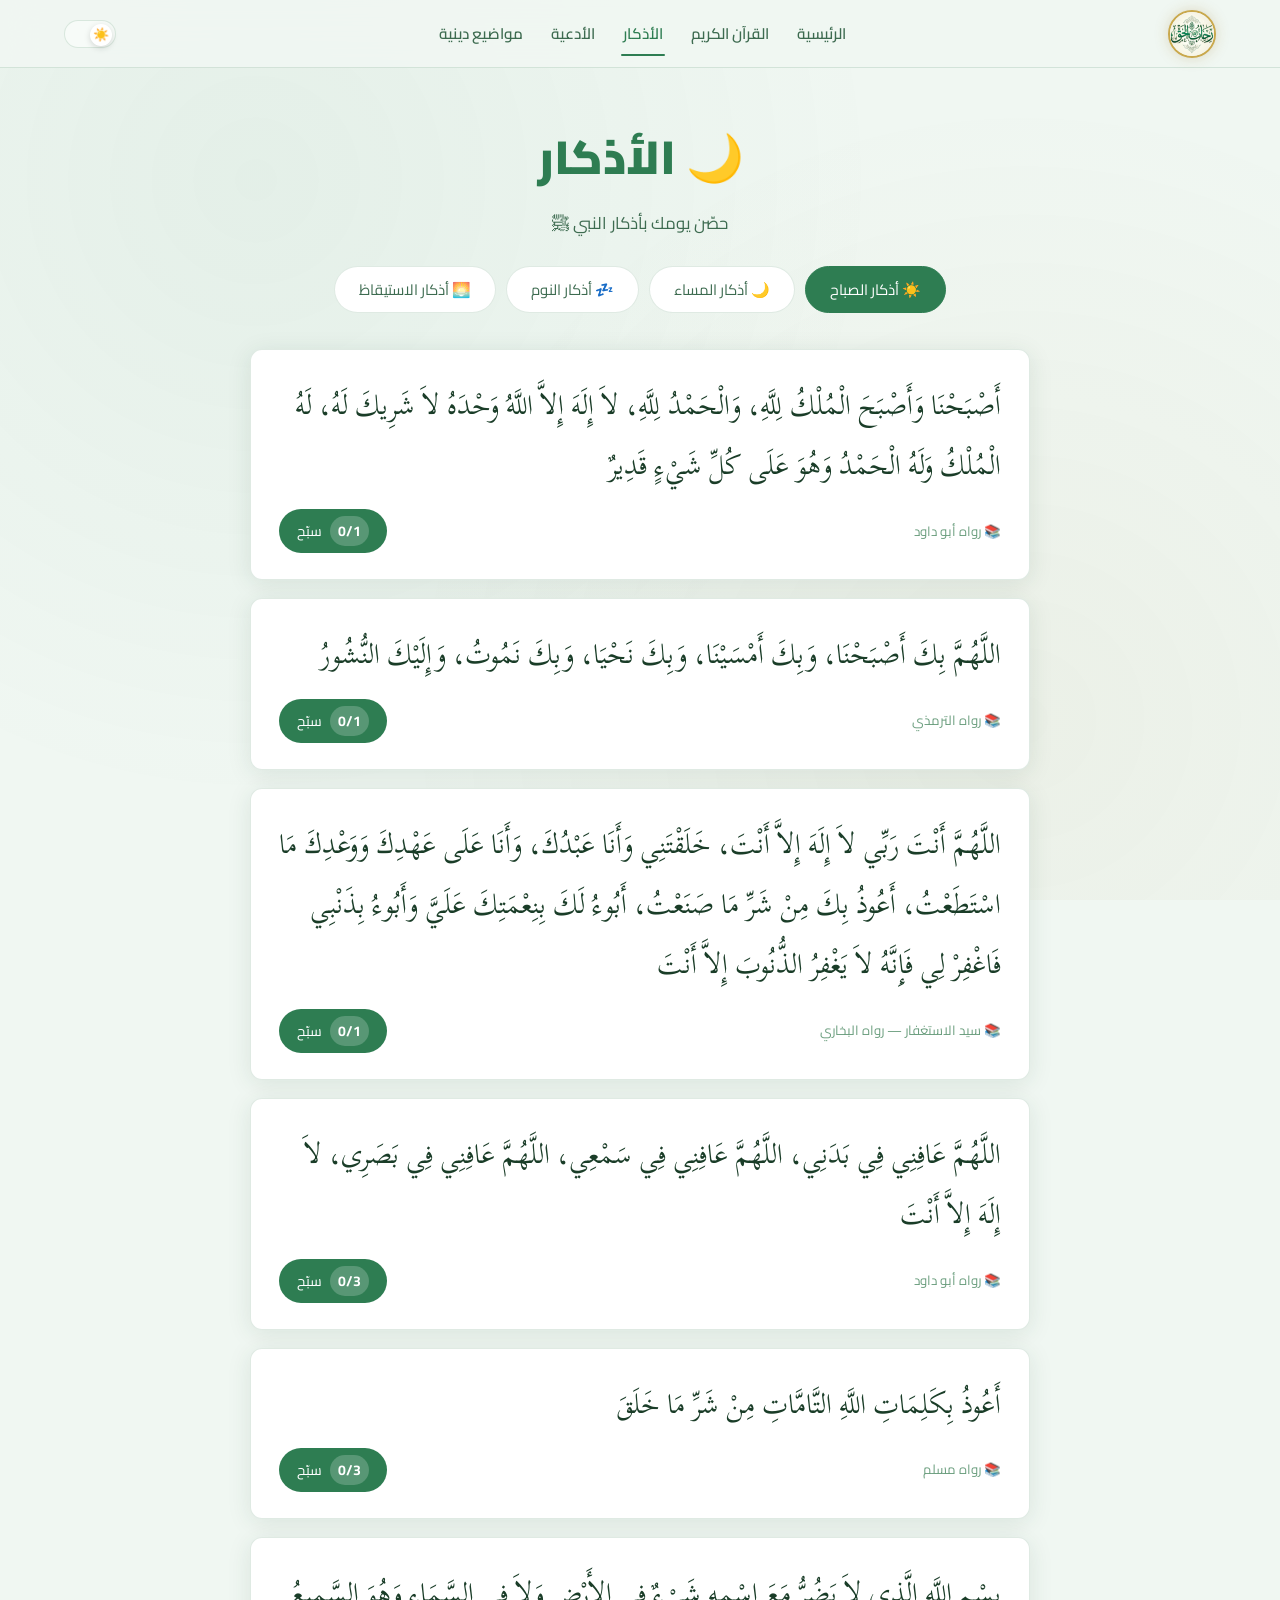
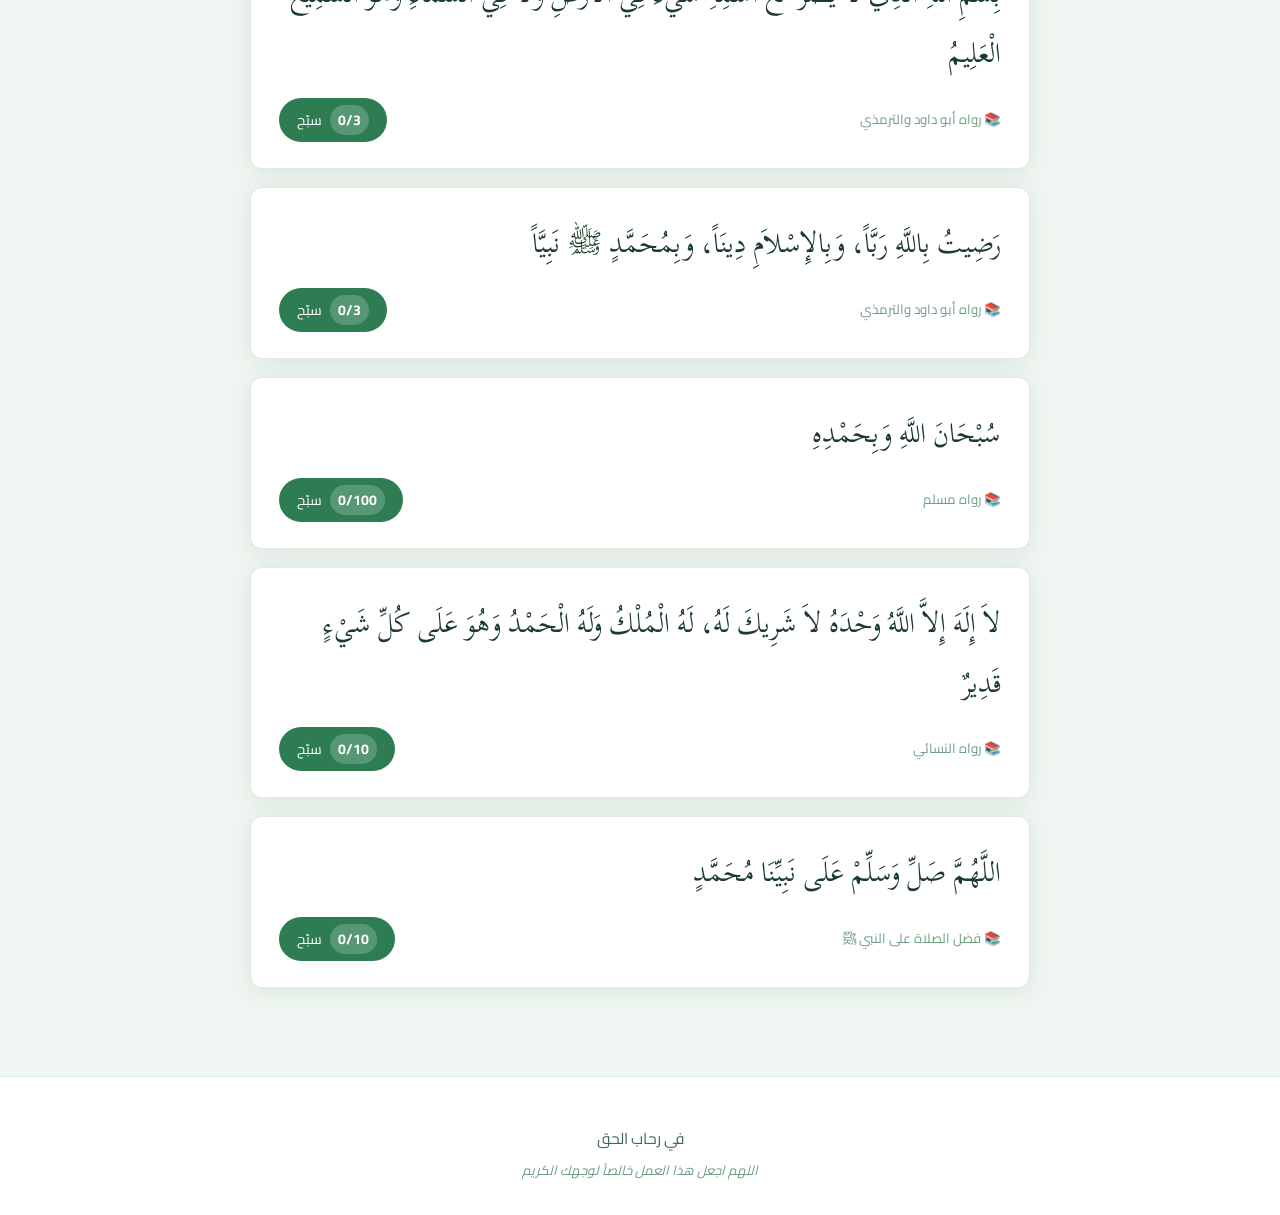
==== commit 33cbd0dd: "Add files via upload" ====
--- a/azkar.html
+++ b/azkar.html
@@ -17,7 +17,7 @@
 <body>
 <header id="mainHeader">
   <a href="index.html" class="logo-link">
-    <img src="https://claude.ai/api/1377ff21-2391-4cf8-ae96-8420ab279142/files/019d90b5-a2c1-73cb-9e30-2eebabe95e91/preview" alt="رحاب الحق" class="logo-img">
+    <img src="preview.webp" alt="رحاب الحق" class="logo-img">
   </a>
   <nav><ul>
     <li><a href="index.html">الرئيسية</a></li>
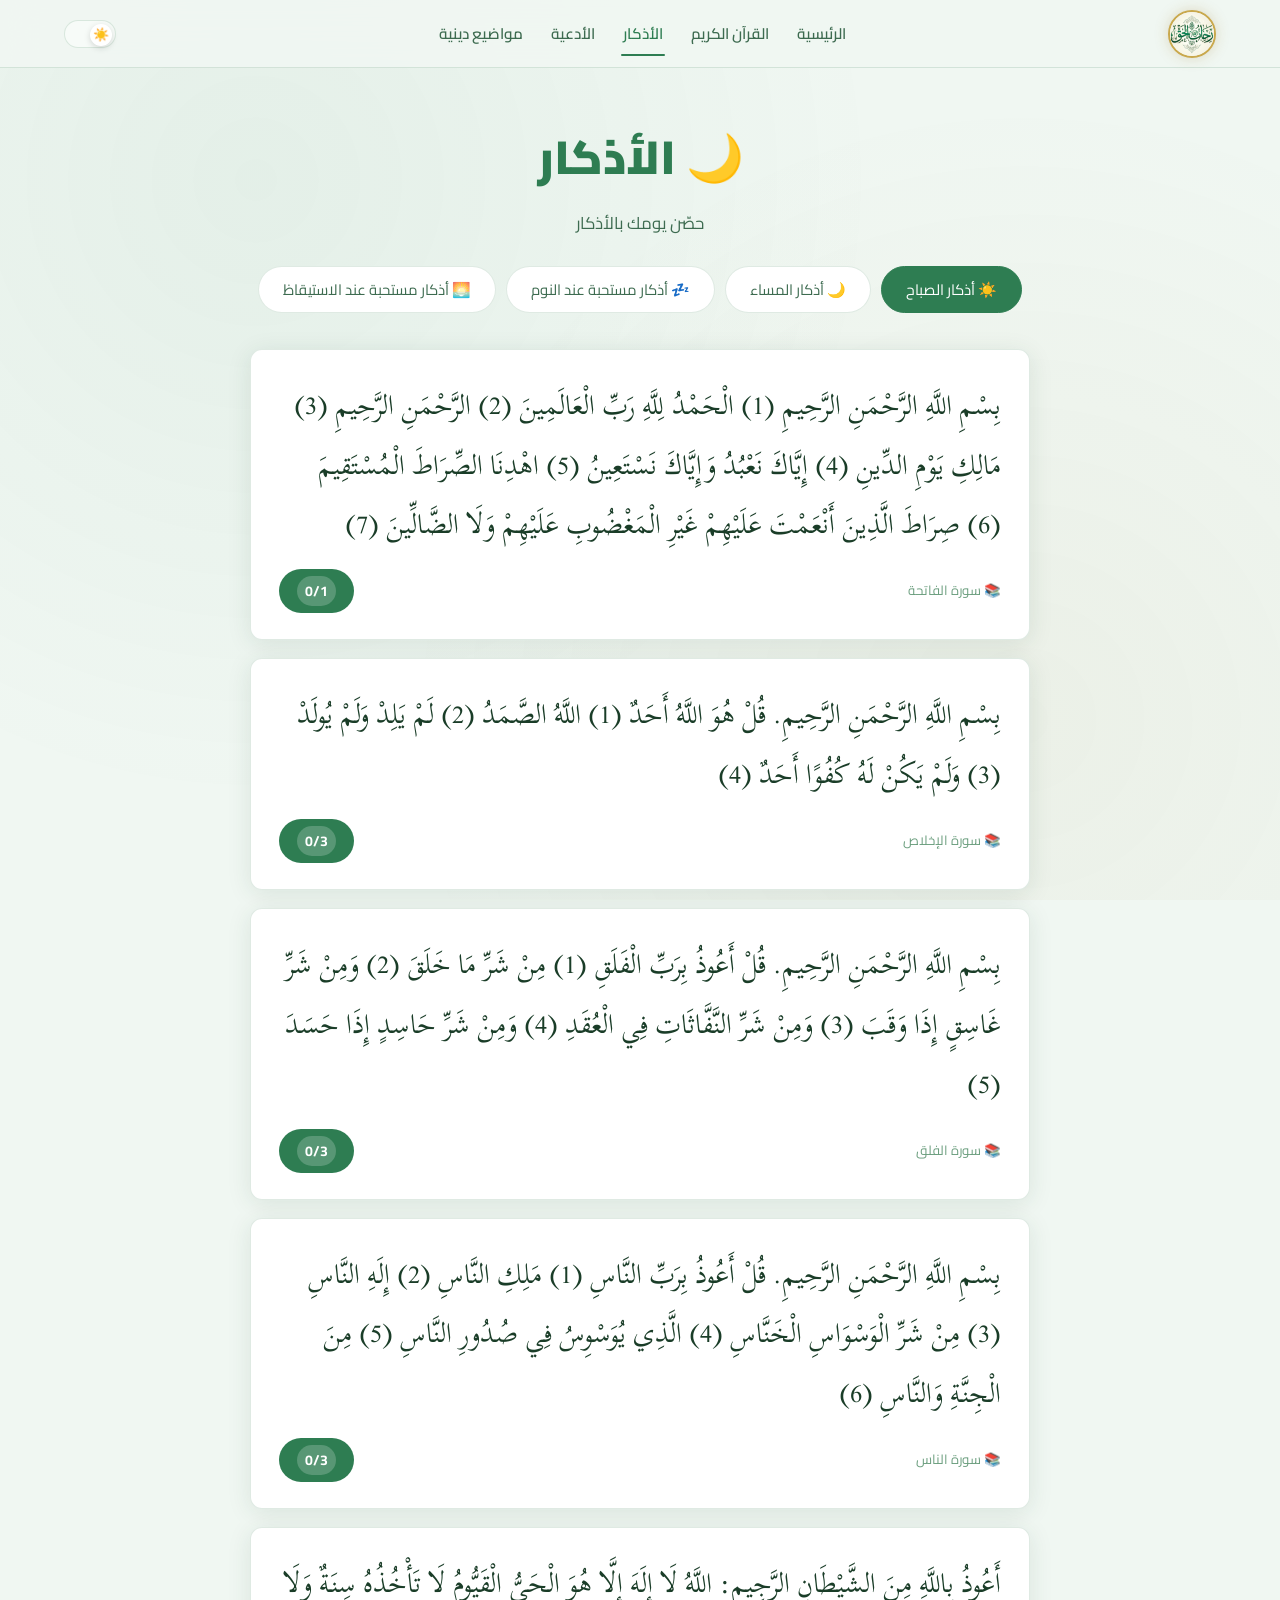
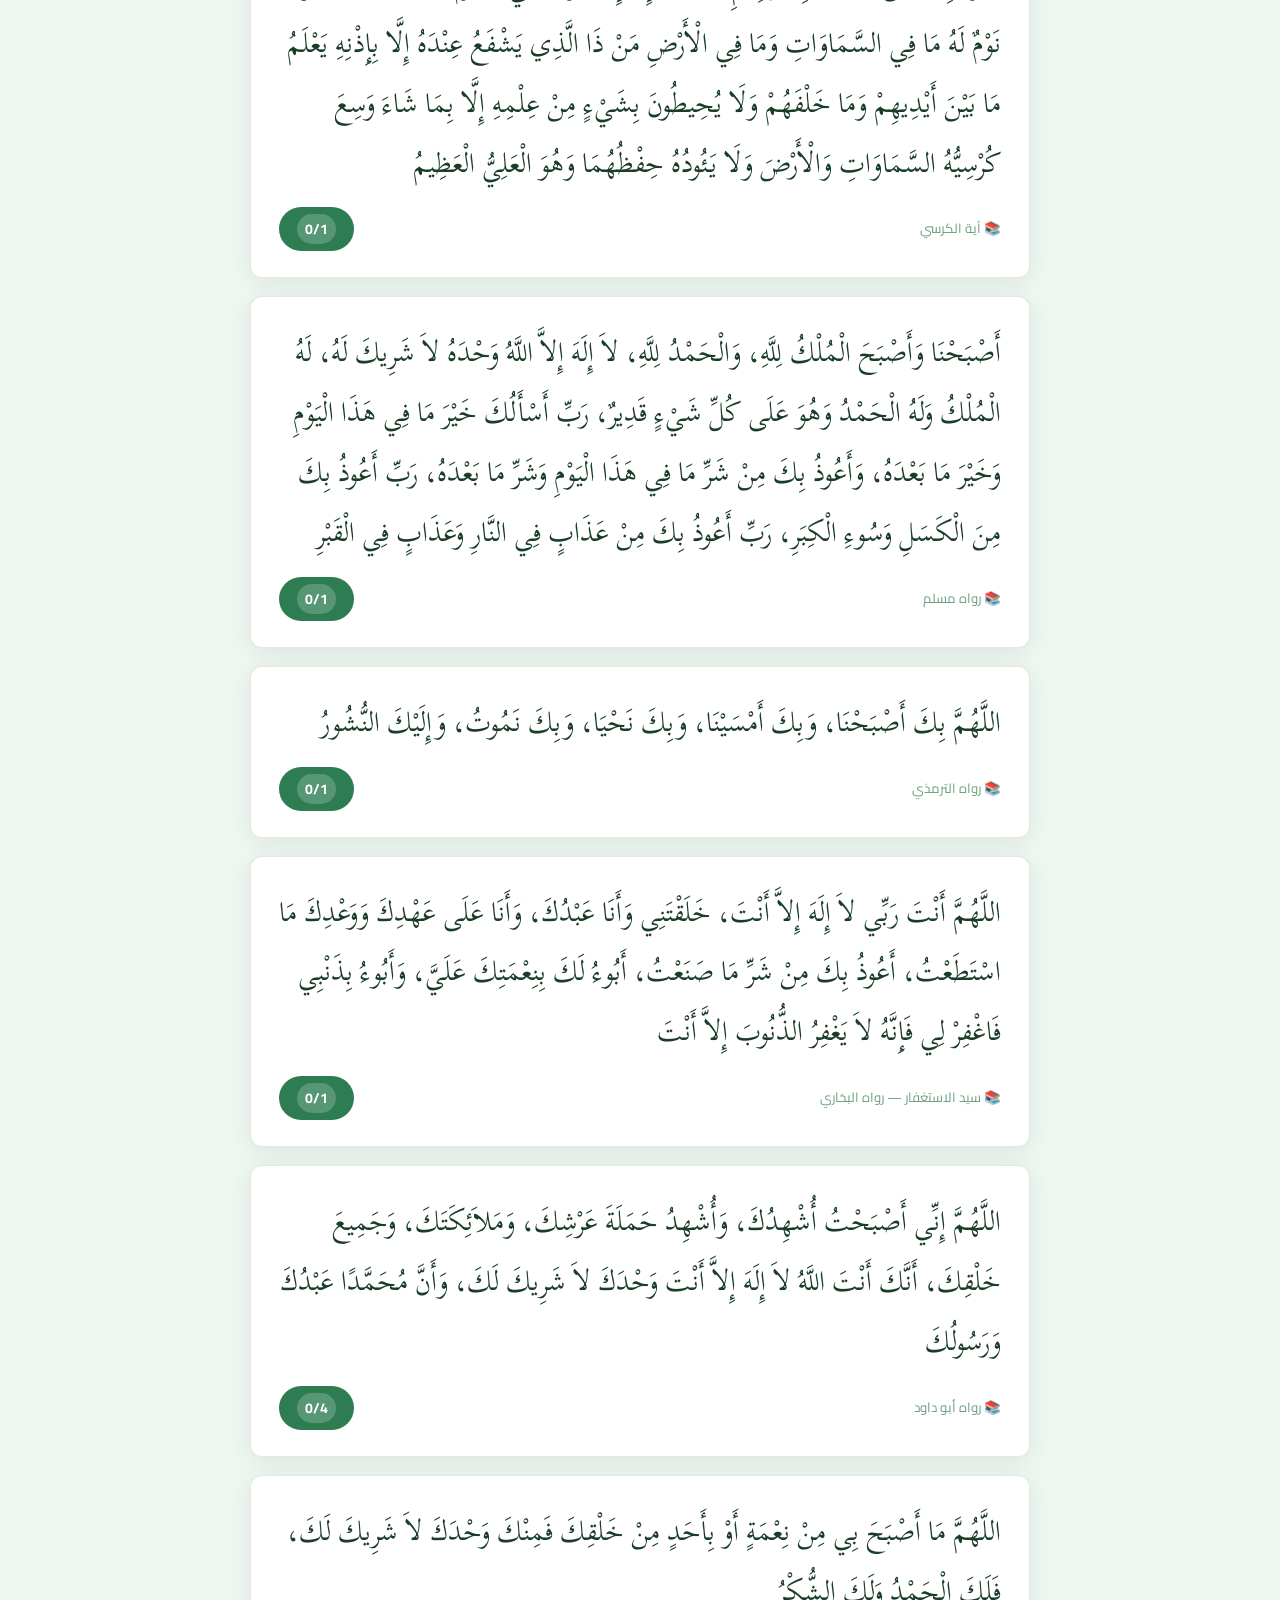
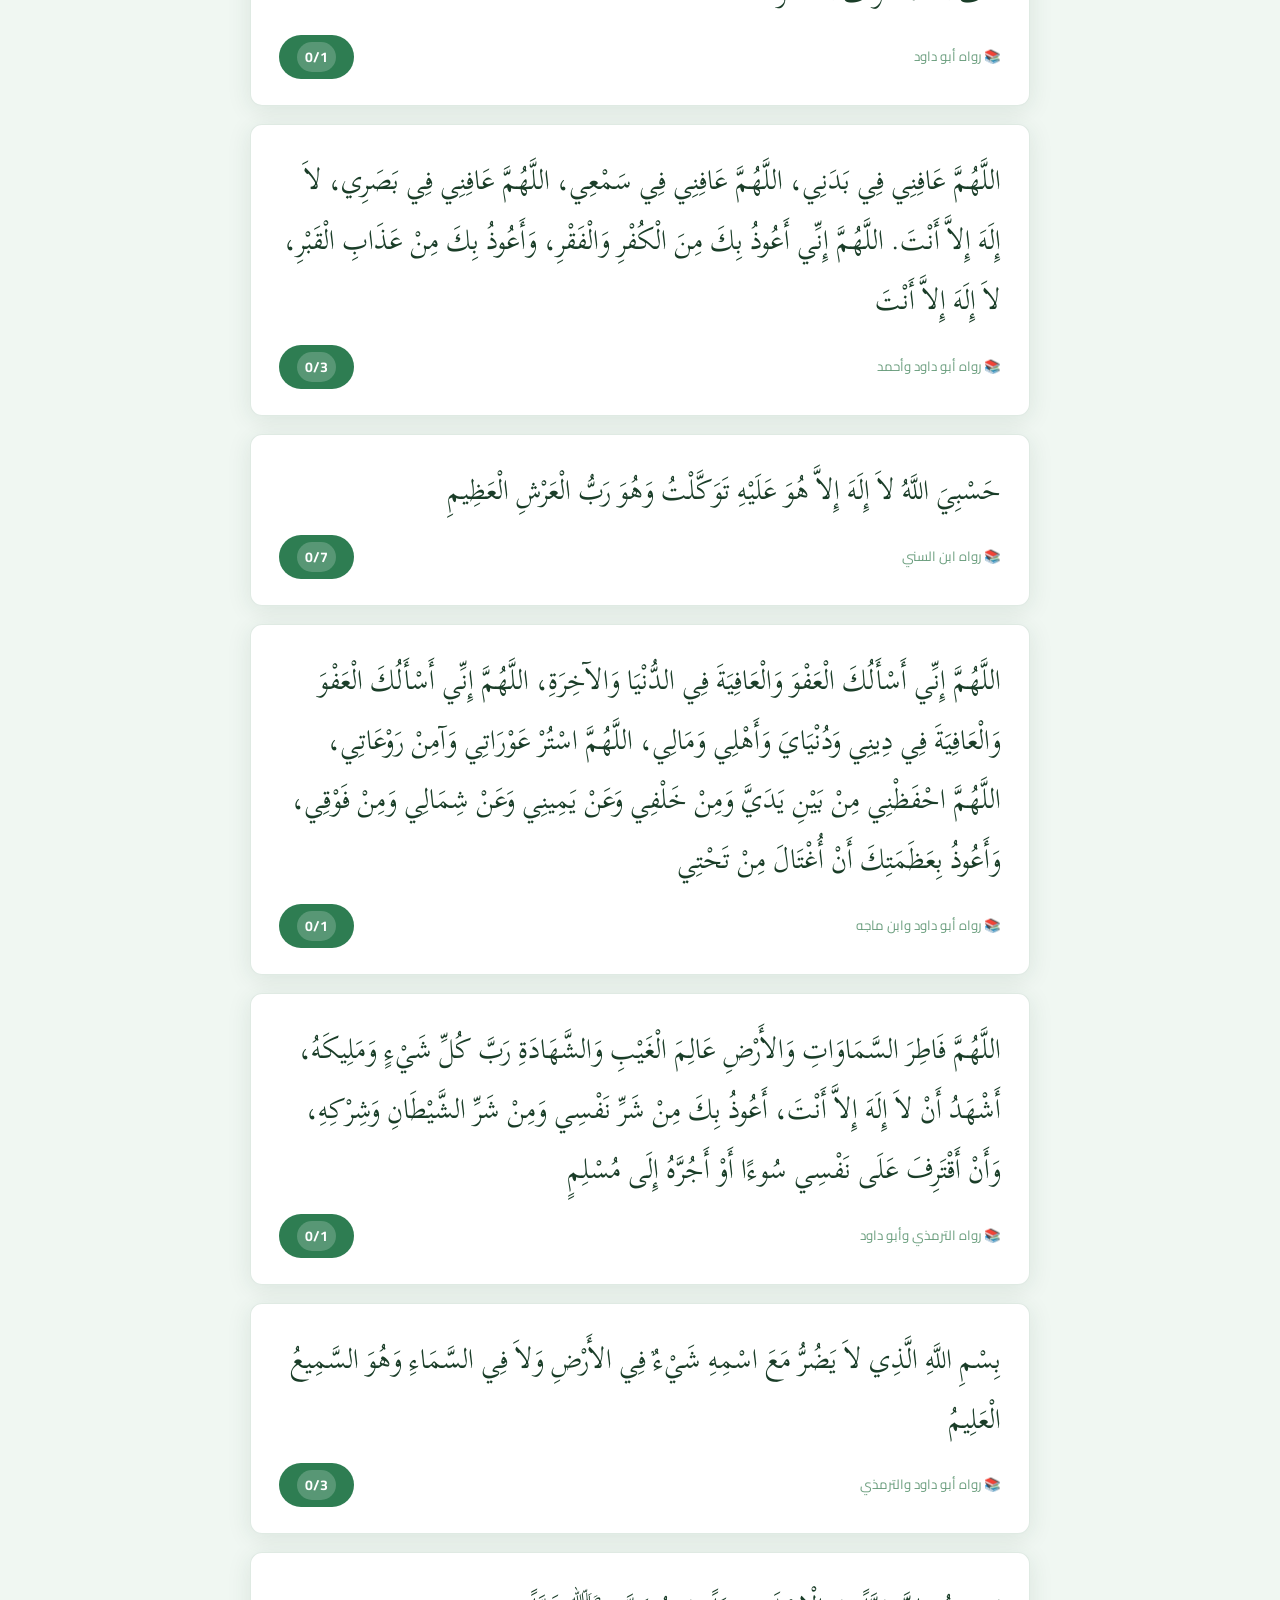
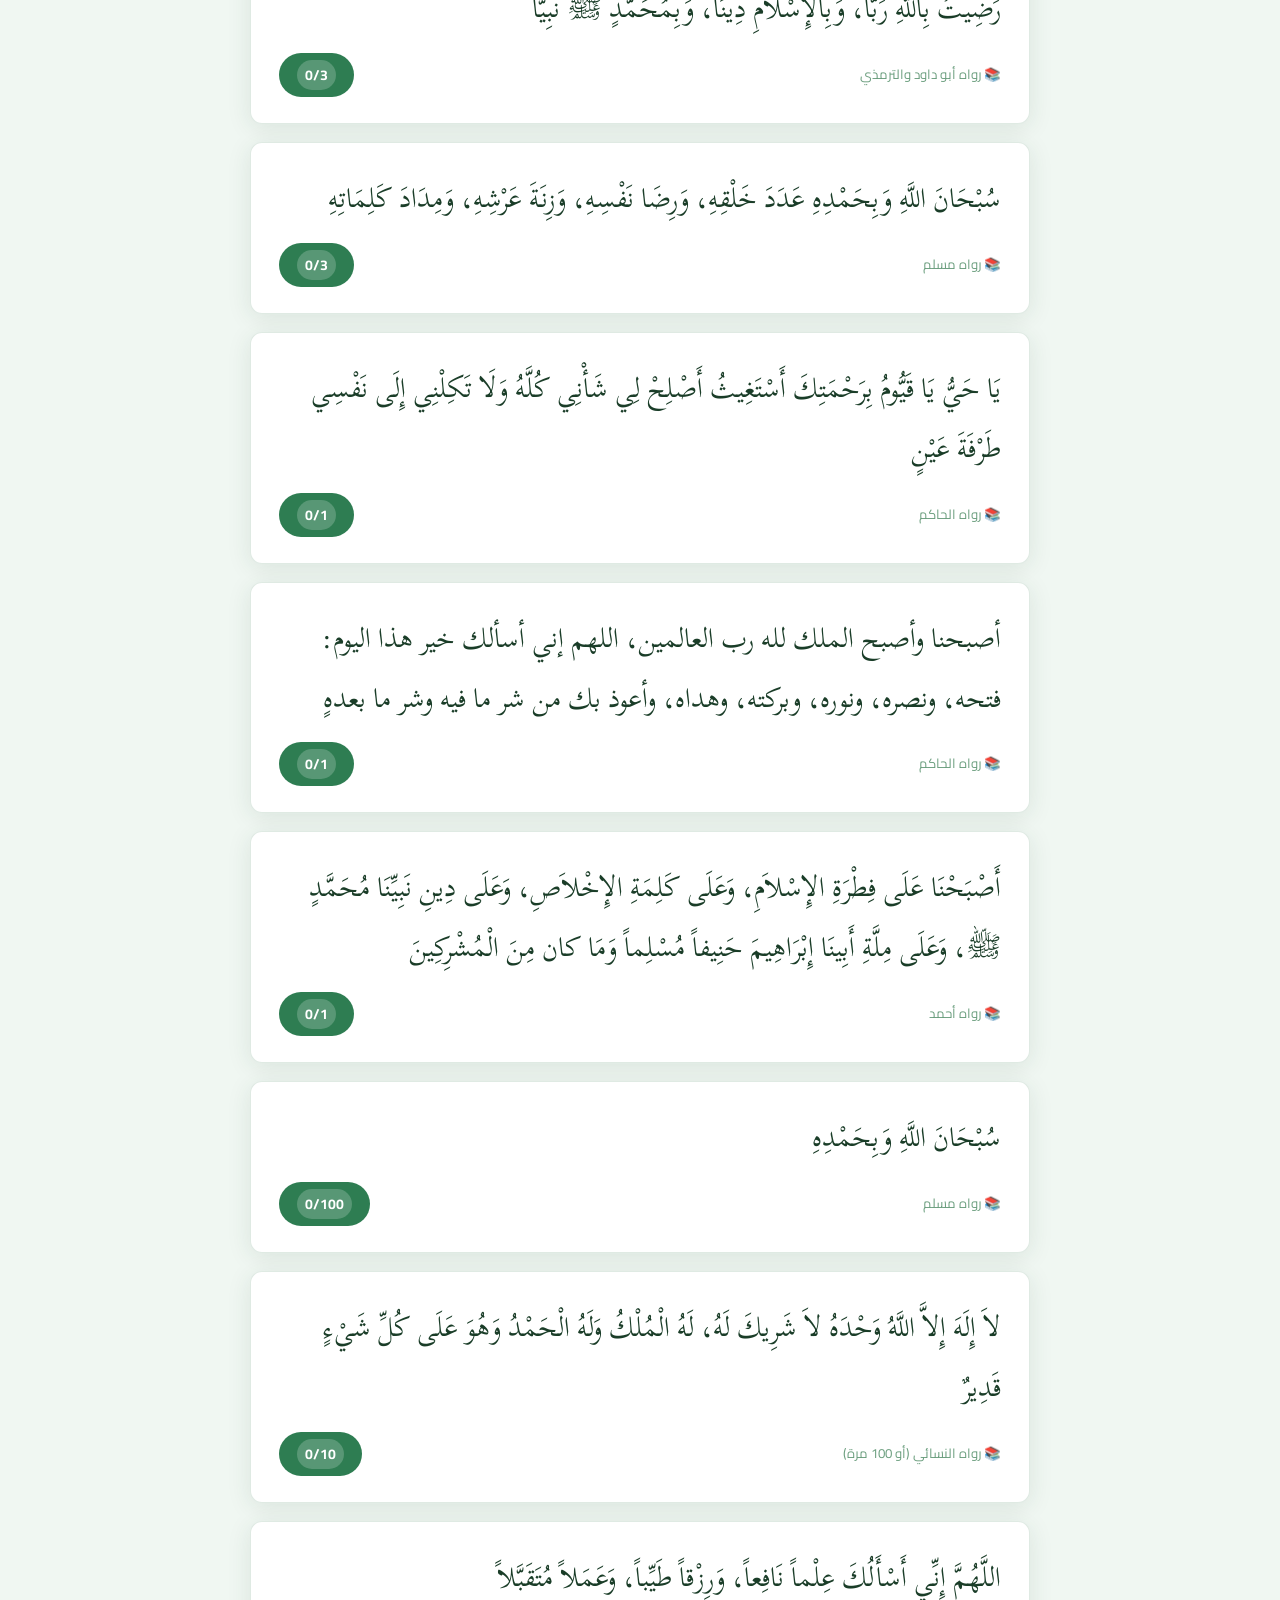
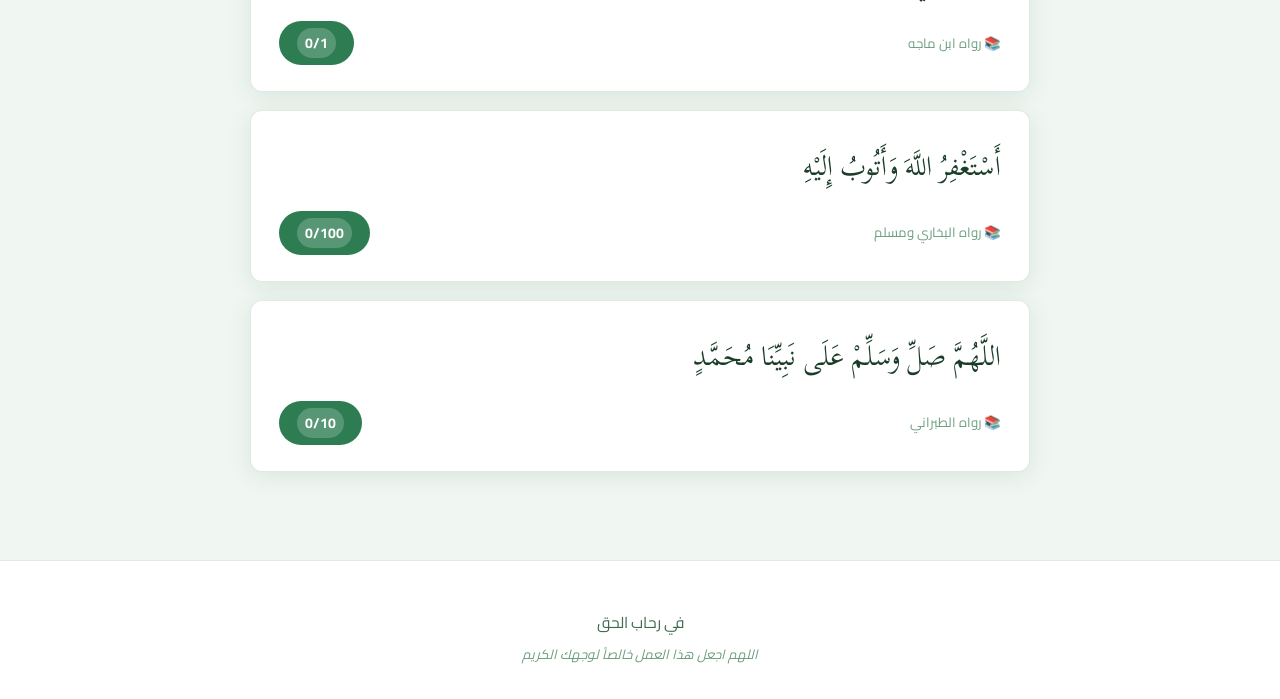
==== commit dfe1c74c: "Add files via upload" ====
--- a/azkar.html
+++ b/azkar.html
@@ -34,15 +34,15 @@
 
 <section class="page-hero">
   <h1>🌙 الأذكار</h1>
-  <p>حصّن يومك بأذكار النبي ﷺ</p>
+  <p>حصّن يومك بالأذكار</p>
 </section>
 
 <section style="padding-top:0;">
   <div class="azkar-tabs">
     <button class="tab-btn active" onclick="showTab('morning',this)">☀️ أذكار الصباح</button>
     <button class="tab-btn" onclick="showTab('evening',this)">🌙 أذكار المساء</button>
-    <button class="tab-btn" onclick="showTab('sleep',this)">💤 أذكار النوم</button>
-    <button class="tab-btn" onclick="showTab('wake',this)">🌅 أذكار الاستيقاظ</button>
+    <button class="tab-btn" onclick="showTab('sleep',this)">💤 أذكار مستحبة عند النوم</button>
+    <button class="tab-btn" onclick="showTab('wake',this)">🌅 أذكار مستحبة عند الاستيقاظ</button>
   </div>
   <div id="azkarContent"></div>
 </section>
@@ -65,28 +65,60 @@
 </div>
 <script src="main.js"></script>
 <script>
-const AZKAR={
-  morning:[
-    {text:"أَصْبَحْنَا وَأَصْبَحَ الْمُلْكُ لِلَّهِ، وَالْحَمْدُ لِلَّهِ، لاَ إِلَهَ إِلاَّ اللَّهُ وَحْدَهُ لاَ شَرِيكَ لَهُ، لَهُ الْمُلْكُ وَلَهُ الْحَمْدُ وَهُوَ عَلَى كُلِّ شَيْءٍ قَدِيرٌ",count:1,source:"رواه أبو داود"},
-    {text:"اللَّهُمَّ بِكَ أَصْبَحْنَا، وَبِكَ أَمْسَيْنَا، وَبِكَ نَحْيَا، وَبِكَ نَمُوتُ، وَإِلَيْكَ النُّشُورُ",count:1,source:"رواه الترمذي"},
-    {text:"اللَّهُمَّ أَنْتَ رَبِّي لاَ إِلَهَ إِلاَّ أَنْتَ، خَلَقْتَنِي وَأَنَا عَبْدُكَ، وَأَنَا عَلَى عَهْدِكَ وَوَعْدِكَ مَا اسْتَطَعْتُ، أَعُوذُ بِكَ مِنْ شَرِّ مَا صَنَعْتُ، أَبُوءُ لَكَ بِنِعْمَتِكَ عَلَيَّ وَأَبُوءُ بِذَنْبِي فَاغْفِرْ لِي فَإِنَّهُ لاَ يَغْفِرُ الذُّنُوبَ إِلاَّ أَنْتَ",count:1,source:"سيد الاستغفار — رواه البخاري"},
-    {text:"اللَّهُمَّ عَافِنِي فِي بَدَنِي، اللَّهُمَّ عَافِنِي فِي سَمْعِي، اللَّهُمَّ عَافِنِي فِي بَصَرِي، لاَ إِلَهَ إِلاَّ أَنْتَ",count:3,source:"رواه أبو داود"},
-    {text:"أَعُوذُ بِكَلِمَاتِ اللَّهِ التَّامَّاتِ مِنْ شَرِّ مَا خَلَقَ",count:3,source:"رواه مسلم"},
-    {text:"بِسْمِ اللَّهِ الَّذِي لاَ يَضُرُّ مَعَ اسْمِهِ شَيْءٌ فِي الأَرْضِ وَلاَ فِي السَّمَاءِ وَهُوَ السَّمِيعُ الْعَلِيمُ",count:3,source:"رواه أبو داود والترمذي"},
-    {text:"رَضِيتُ بِاللَّهِ رَبَّاً، وَبِالإِسْلاَمِ دِينَاً، وَبِمُحَمَّدٍ ﷺ نَبِيَّاً",count:3,source:"رواه أبو داود والترمذي"},
-    {text:"سُبْحَانَ اللَّهِ وَبِحَمْدِهِ",count:100,source:"رواه مسلم"},
-    {text:"لاَ إِلَهَ إِلاَّ اللَّهُ وَحْدَهُ لاَ شَرِيكَ لَهُ، لَهُ الْمُلْكُ وَلَهُ الْحَمْدُ وَهُوَ عَلَى كُلِّ شَيْءٍ قَدِيرٌ",count:10,source:"رواه النسائي"},
-    {text:"اللَّهُمَّ صَلِّ وَسَلِّمْ عَلَى نَبِيِّنَا مُحَمَّدٍ",count:10,source:"فضل الصلاة على النبي ﷺ"}
+const AZKAR = {
+  morning: [
+    { text: "بِسْمِ اللَّهِ الرَّحْمَنِ الرَّحِيمِ (1) الْحَمْدُ لِلَّهِ رَبِّ الْعَالَمِينَ (2) الرَّحْمَنِ الرَّحِيمِ (3) مَالِكِ يَوْمِ الدِّينِ (4) إِيَّاكَ نَعْبُدُ وَإِيَّاكَ نَسْتَعِينُ (5) اهْدِنَا الصِّرَاطَ الْمُسْتَقِيمَ (6) صِرَاطَ الَّذِينَ أَنْعَمْتَ عَلَيْهِمْ غَيْرِ الْمَغْضُوبِ عَلَيْهِمْ وَلَا الضَّالِّينَ (7)", count: 1, source: "سورة الفاتحة" },
+    { text: "بِسْمِ اللَّهِ الرَّحْمَنِ الرَّحِيمِ. قُلْ هُوَ اللَّهُ أَحَدٌ (1) اللَّهُ الصَّمَدُ (2) لَمْ يَلِدْ وَلَمْ يُولَدْ (3) وَلَمْ يَكُنْ لَهُ كُفُوًا أَحَدٌ (4)", count: 3, source: "سورة الإخلاص" },
+    { text: "بِسْمِ اللَّهِ الرَّحْمَنِ الرَّحِيمِ. قُلْ أَعُوذُ بِرَبِّ الْفَلَقِ (1) مِنْ شَرِّ مَا خَلَقَ (2) وَمِنْ شَرِّ غَاسِقٍ إِذَا وَقَبَ (3) وَمِنْ شَرِّ النَّفَّاثَاتِ فِي الْعُقَدِ (4) وَمِنْ شَرِّ حَاسِدٍ إِذَا حَسَدَ (5)", count: 3, source: "سورة الفلق" },
+    { text: "بِسْمِ اللَّهِ الرَّحْمَنِ الرَّحِيمِ. قُلْ أَعُوذُ بِرَبِّ النَّاسِ (1) مَلِكِ النَّاسِ (2) إِلَهِ النَّاسِ (3) مِنْ شَرِّ الْوَسْوَاسِ الْخَنَّاسِ (4) الَّذِي يُوَسْوِسُ فِي صُدُورِ النَّاسِ (5) مِنَ الْجِنَّةِ وَالنَّاسِ (6)", count: 3, source: "سورة الناس" },
+    { text: "أَعُوذُ بِاللَّهِ مِنَ الشَّيْطَانِ الرَّجِيمِ: اللَّهُ لَا إِلَهَ إِلَّا هُوَ الْحَيُّ الْقَيُّومُ لَا تَأْخُذُهُ سِنَةٌ وَلَا نَوْمٌ لَهُ مَا فِي السَّمَاوَاتِ وَمَا فِي الْأَرْضِ مَنْ ذَا الَّذِي يَشْفَعُ عِنْدَهُ إِلَّا بِإِذْنِهِ يَعْلَمُ مَا بَيْنَ أَيْدِيهِمْ وَمَا خَلْفَهُمْ وَلَا يُحِيطُونَ بِشَيْءٍ مِنْ عِلْمِهِ إِلَّا بِمَا شَاءَ وَسِعَ كُرْسِيُّهُ السَّمَاوَاتِ وَالْأَرْضَ وَلَا يَئُودُهُ حِفْظُهُمَا وَهُوَ الْعَلِيُّ الْعَظِيمُ", count: 1, source: "آية الكرسي" },
+    { text: "أَصْبَحْنَا وَأَصْبَحَ الْمُلْكُ لِلَّهِ، وَالْحَمْدُ لِلَّهِ، لاَ إِلَهَ إِلاَّ اللَّهُ وَحْدَهُ لاَ شَرِيكَ لَهُ، لَهُ الْمُلْكُ وَلَهُ الْحَمْدُ وَهُوَ عَلَى كُلِّ شَيْءٍ قَدِيرٌ، رَبِّ أَسْأَلُكَ خَيْرَ مَا فِي هَذَا الْيَوْمِ وَخَيْرَ مَا بَعْدَهُ، وَأَعُوذُ بِكَ مِنْ شَرِّ مَا فِي هَذَا الْيَوْمِ وَشَرِّ مَا بَعْدَهُ، رَبِّ أَعُوذُ بِكَ مِنَ الْكَسَلِ وَسُوءِ الْكِبَرِ، رَبِّ أَعُوذُ بِكَ مِنْ عَذَابٍ فِي النَّارِ وَعَذَابٍ فِي الْقَبْرِ", count: 1, source: "رواه مسلم" },
+    { text: "اللَّهُمَّ بِكَ أَصْبَحْنَا، وَبِكَ أَمْسَيْنَا، وَبِكَ نَحْيَا، وَبِكَ نَمُوتُ، وَإِلَيْكَ النُّشُورُ", count: 1, source: "رواه الترمذي" },
+    { text: "اللَّهُمَّ أَنْتَ رَبِّي لاَ إِلَهَ إِلاَّ أَنْتَ، خَلَقْتَنِي وَأَنَا عَبْدُكَ، وَأَنَا عَلَى عَهْدِكَ وَوَعْدِكَ مَا اسْتَطَعْتُ، أَعُوذُ بِكَ مِنْ شَرِّ مَا صَنَعْتُ، أَبُوءُ لَكَ بِنِعْمَتِكَ عَلَيَّ، وَأَبُوءُ بِذَنْبِي فَاغْفِرْ لِي فَإِنَّهُ لاَ يَغْفِرُ الذُّنُوبَ إِلاَّ أَنْتَ", count: 1, source: "سيد الاستغفار — رواه البخاري" },
+    { text: "اللَّهُمَّ إِنِّي أَصْبَحْتُ أُشْهِدُكَ، وَأُشْهِدُ حَمَلَةَ عَرْشِكَ، وَمَلاَئِكَتَكَ، وَجَمِيعَ خَلْقِكَ، أَنَّكَ أَنْتَ اللَّهُ لاَ إِلَهَ إِلاَّ أَنْتَ وَحْدَكَ لاَ شَرِيكَ لَكَ، وَأَنَّ مُحَمَّدًا عَبْدُكَ وَرَسُولُكَ", count: 4, source: "رواه أبو داود" },
+    { text: "اللَّهُمَّ مَا أَصْبَحَ بِي مِنْ نِعْمَةٍ أَوْ بِأَحَدٍ مِنْ خَلْقِكَ فَمِنْكَ وَحْدَكَ لاَ شَرِيكَ لَكَ، فَلَكَ الْحَمْدُ وَلَكَ الشُّكْرُ", count: 1, source: "رواه أبو داود" },
+    { text: "اللَّهُمَّ عَافِنِي فِي بَدَنِي، اللَّهُمَّ عَافِنِي فِي سَمْعِي، اللَّهُمَّ عَافِنِي فِي بَصَرِي، لاَ إِلَهَ إِلاَّ أَنْتَ. اللَّهُمَّ إِنِّي أَعُوذُ بِكَ مِنَ الْكُفْرِ وَالْفَقْرِ، وَأَعُوذُ بِكَ مِنْ عَذَابِ الْقَبْرِ، لاَ إِلَهَ إِلاَّ أَنْتَ", count: 3, source: "رواه أبو داود وأحمد" },
+    { text: "حَسْبِيَ اللَّهُ لاَ إِلَهَ إِلاَّ هُوَ عَلَيْهِ تَوَكَّلْتُ وَهُوَ رَبُّ الْعَرْشِ الْعَظِيمِ", count: 7, source: "رواه ابن السني" },
+    { text: "اللَّهُمَّ إِنِّي أَسْأَلُكَ الْعَفْوَ وَالْعَافِيَةَ فِي الدُّنْيَا وَالآخِرَةِ، اللَّهُمَّ إِنِّي أَسْأَلُكَ الْعَفْوَ وَالْعَافِيَةَ فِي دِينِي وَدُنْيَايَ وَأَهْلِي وَمَالِي، اللَّهُمَّ اسْتُرْ عَوْرَاتِي وَآمِنْ رَوْعَاتِي، اللَّهُمَّ احْفَظْنِي مِنْ بَيْنِ يَدَيَّ وَمِنْ خَلْفِي وَعَنْ يَمِينِي وَعَنْ شِمَالِي وَمِنْ فَوْقِي، وَأَعُوذُ بِعَظَمَتِكَ أَنْ أُغْتَالَ مِنْ تَحْتِي", count: 1, source: "رواه أبو داود وابن ماجه" },
+    { text: "اللَّهُمَّ فَاطِرَ السَّمَاوَاتِ وَالأَرْضِ عَالِمَ الْغَيْبِ وَالشَّهَادَةِ رَبَّ كُلِّ شَيْءٍ وَمَلِيكَهُ، أَشْهَدُ أَنْ لاَ إِلَهَ إِلاَّ أَنْتَ، أَعُوذُ بِكَ مِنْ شَرِّ نَفْسِي وَمِنْ شَرِّ الشَّيْطَانِ وَشِرْكِهِ، وَأَنْ أَقْتَرِفَ عَلَى نَفْسِي سُوءًا أَوْ أَجُرَّهُ إِلَى مُسْلِمٍ", count: 1, source: "رواه الترمذي وأبو داود" },
+    { text: "بِسْمِ اللَّهِ الَّذِي لاَ يَضُرُّ مَعَ اسْمِهِ شَيْءٌ فِي الأَرْضِ وَلاَ فِي السَّمَاءِ وَهُوَ السَّمِيعُ الْعَلِيمُ", count: 3, source: "رواه أبو داود والترمذي" },
+    { text: "رَضِيتُ بِاللَّهِ رَبَّاً، وَبِالْإِسْلَامِ دِينَاً، وَبِمُحَمَّدٍ ﷺ نَبِيَّاً", count: 3, source: "رواه أبو داود والترمذي" },
+    { text: "سُبْحَانَ اللَّهِ وَبِحَمْدِهِ عَدَدَ خَلْقِهِ، وَرِضَا نَفْسِهِ، وَزِنَةَ عَرْشِهِ، وَمِدَادَ كَلِمَاتِهِ", count: 3, source: "رواه مسلم" },
+    { text: "يَا حَيُّ يَا قَيُّومُ بِرَحْمَتِكَ أَسْتَغِيثُ أَصْلِحْ لِي شَأْنِي كُلَّهُ وَلَا تَكِلْنِي إِلَى نَفْسِي طَرْفَةَ عَيْنٍ", count: 1, source: "رواه الحاكم" },
+    { text: "أصبحنا وأصبح الملك لله رب العالمين، اللهم إني أسألك خير هذا اليوم: فتحه، ونصره، ونوره، وبركته، وهداه، وأعوذ بك من شر ما فيه وشر ما بعدهٍ", count: 1, source: "رواه الحاكم" },   
+    { text: "أَصْبَحْنَا عَلَى فِطْرَةِ الإِسْلاَمِ، وَعَلَى كَلِمَةِ الإِخْلاَصِ، وَعَلَى دِينِ نَبِيِّنَا مُحَمَّدٍ ﷺ، وَعَلَى مِلَّةِ أَبِينَا إِبْرَاهِيمَ حَنِيفاً مُسْلِماً وَمَا كان مِنَ الْمُشْرِكِينَ", count: 1, source: "رواه أحمد" },
+    { text: "سُبْحَانَ اللَّهِ وَبِحَمْدِهِ", count: 100, source: "رواه مسلم" },
+    { text: "لاَ إِلَهَ إِلاَّ اللَّهُ وَحْدَهُ لاَ شَرِيكَ لَهُ، لَهُ الْمُلْكُ وَلَهُ الْحَمْدُ وَهُوَ عَلَى كُلِّ شَيْءٍ قَدِيرٌ", count: 10, source: "رواه النسائي (أو 100 مرة)" },
+    { text: "اللَّهُمَّ إِنِّي أَسْأَلُكَ عِلْماً نَافِعاً، وَرِزْقاً طَيِّباً، وَعَمَلاً مُتَقَبَّلاً", count: 1, source: "رواه ابن ماجه" },
+    { text: "أَسْتَغْفِرُ اللَّهَ وَأَتُوبُ إِلَيْهِ", count: 100, source: "رواه البخاري ومسلم" },
+    { text: "اللَّهُمَّ صَلِّ وَسَلِّمْ عَلَى نَبِيِّنَا مُحَمَّدٍ", count: 10, source: "رواه الطبراني" }
   ],
-  evening:[
-    {text:"أَمْسَيْنَا وَأَمْسَى الْمُلْكُ لِلَّهِ، وَالْحَمْدُ لِلَّهِ، لاَ إِلَهَ إِلاَّ اللَّهُ وَحْدَهُ لاَ شَرِيكَ لَهُ، لَهُ الْمُلْكُ وَلَهُ الْحَمْدُ وَهُوَ عَلَى كُلِّ شَيْءٍ قَدِيرٌ",count:1,source:"رواه أبو داود"},
-    {text:"اللَّهُمَّ بِكَ أَمْسَيْنَا، وَبِكَ أَصْبَحْنَا، وَبِكَ نَحْيَا، وَبِكَ نَمُوتُ، وَإِلَيْكَ الْمَصِيرُ",count:1,source:"رواه الترمذي"},
-    {text:"اللَّهُمَّ أَنْتَ رَبِّي لاَ إِلَهَ إِلاَّ أَنْتَ، خَلَقْتَنِي وَأَنَا عَبْدُكَ، وَأَنَا عَلَى عَهْدِكَ وَوَعْدِكَ مَا اسْتَطَعْتُ، أَعُوذُ بِكَ مِنْ شَرِّ مَا صَنَعْتُ",count:1,source:"سيد الاستغفار — رواه البخاري"},
-    {text:"أَعُوذُ بِكَلِمَاتِ اللَّهِ التَّامَّاتِ مِنْ شَرِّ مَا خَلَقَ",count:3,source:"رواه مسلم"},
-    {text:"بِسْمِ اللَّهِ الَّذِي لاَ يَضُرُّ مَعَ اسْمِهِ شَيْءٌ فِي الأَرْضِ وَلاَ فِي السَّمَاءِ",count:3,source:"رواه أبو داود والترمذي"},
-    {text:"اللَّهُمَّ عَافِنِي فِي بَدَنِي، اللَّهُمَّ عَافِنِي فِي سَمْعِي، اللَّهُمَّ عَافِنِي فِي بَصَرِي",count:3,source:"رواه أبو داود"},
-    {text:"سُبْحَانَ اللَّهِ وَبِحَمْدِهِ",count:100,source:"رواه مسلم"},
-    {text:"اللَّهُمَّ صَلِّ وَسَلِّمْ عَلَى نَبِيِّنَا مُحَمَّدٍ",count:10,source:"فضل الصلاة على النبي ﷺ"}
+  evening: [
+    { text: "بِسْمِ اللَّهِ الرَّحْمَنِ الرَّحِيمِ (1) الْحَمْدُ لِلَّهِ رَبِّ الْعَالَمِينَ (2) الرَّحْمَنِ الرَّحِيمِ (3) مَالِكِ يَوْمِ الدِّينِ (4) إِيَّاكَ نَعْبُدُ وَإِيَّاكَ نَسْتَعِينُ (5) اهْدِنَا الصِّرَاطَ الْمُسْتَقِيمَ (6) صِرَاطَ الَّذِينَ أَنْعَمْتَ عَلَيْهِمْ غَيْرِ الْمَغْضُوبِ عَلَيْهِمْ وَلَا الضَّالِّينَ (7)", count: 1, source: "سورة الفاتحة" },
+    { text: "بِسْمِ اللَّهِ الرَّحْمَنِ الرَّحِيمِ. قُلْ هُوَ اللَّهُ أَحَدٌ (1) اللَّهُ الصَّمَدُ (2) لَمْ يَلِدْ وَلَمْ يُولَدْ (3) وَلَمْ يَكُنْ لَهُ كُفُوًا أَحَدٌ (4)", count: 3, source: "سورة الإخلاص" },
+    { text: "بِسْمِ اللَّهِ الرَّحْمَنِ الرَّحِيمِ. قُلْ أَعُوذُ بِرَبِّ الْفَلَقِ (1) مِنْ شَرِّ مَا خَلَقَ (2) وَمِنْ شَرِّ غَاسِقٍ إِذَا وَقَبَ (3) وَمِنْ شَرِّ النَّفَّاثَاتِ فِي الْعُقَدِ (4) وَمِنْ شَرِّ حَاسِدٍ إِذَا حَسَدَ (5)", count: 3, source: "سورة الفلق" },
+    { text: "بِسْمِ اللَّهِ الرَّحْمَنِ الرَّحِيمِ. قُلْ أَعُوذُ بِرَبِّ النَّاسِ (1) مَلِكِ النَّاسِ (2) إِلَهِ النَّاسِ (3) مِنْ شَرِّ الْوَسْوَاسِ الْخَنَّاسِ (4) الَّذِي يُوَسْوِسُ فِي صُدُورِ النَّاسِ (5) مِنَ الْجِنَّةِ وَالنَّاسِ (6)", count: 3, source: "سورة الناس" },
+    { text: "أَعُوذُ بِاللَّهِ مِنَ الشَّيْطَانِ الرَّجِيمِ: اللَّهُ لَا إِلَهَ إِلَّا هُوَ الْحَيُّ الْقَيُّومُ لَا تَأْخُذُهُ سِنَةٌ وَلَا نَوْمٌ لَهُ مَا فِي السَّمَاوَاتِ وَمَا فِي الْأَرْضِ مَنْ ذَا الَّذِي يَشْفَعُ عِنْدَهُ إِلَّا بِإِذْنِهِ يَعْلَمُ مَا بَيْنَ أَيْدِيهِمْ وَمَا خَلْفَهُمْ وَلَا يُحِيطُونَ بِشَيْءٍ مِنْ عِلْمِهِ إِلَّا بِمَا شَاءَ وَسِعَ كُرْسِيُّهُ السَّمَاوَاتِ وَالْأَرْضَ وَلَا يَئُودُهُ حِفْظُهُمَا وَهُوَ الْعَلِيُّ الْعَظِيمُ", count: 1, source: "آية الكرسي" },
+    { text: "أَمْسَيْنَا وَأَمْسَى الْمُلْكُ لِلَّهِ، وَالْحَمْدُ لِلَّهِ، لاَ إِلَهَ إِلاَّ اللَّهُ وَحْدَهُ لاَ شَرِيكَ لَهُ، لَهُ الْمُلْكُ وَلَهُ الْحَمْدُ وَهُوَ عَلَى كُلِّ شَيْءٍ قَدِيرٌ، رَبِّ أَسْأَلُكَ خَيْرَ مَا فِي هَذِهِ اللَّيْلَةِ وَخَيْرَ مَا بَعْدَهَا، وَأَعُوذُ بِكَ مِنْ شَرِّ مَا فِي هَذِهِ اللَّيْلَةِ وَشَرِّ مَا بَعْدَهَا، رَبِّ أَعُوذُ بِكَ مِنَ الْكَسَلِ وَسُوءِ الْكِبَرِ، رَبِّ أَعُوذُ بِكَ مِنْ عَذَابٍ فِي النَّارِ وَعَذَابٍ فِي الْقَبْرِ", count: 1, source: "رواه مسلم" },
+    { text: "اللَّهُمَّ بِكَ أَمْسَيْنَا، وَبِكَ أَصْبَحْنَا، وَبِكَ نَحْيَا، وَبِكَ نَمُوتُ، وَإِلَيْكَ الْنشورُ", count: 1, source: "رواه الترمذي" },
+    { text: "اللَّهُمَّ أَنْتَ رَبِّي لاَ إِلَهَ إِلاَّ أَنْتَ، خَلَقْتَنِي وَأَنَا عَبْدُكَ، وَأَنَا عَلَى عَهْدِكَ وَوَعْدِكَ مَا اسْتَطَعْتُ، أَعُوذُ بِكَ مِنْ شَرِّ مَا صَنَعْتُ، أَبُوءُ لَكَ بِنِعْمَتِكَ عَلَيَّ، وَأَبُوءُ بِذَنْبِي فَاغْفِرْ لِي فَإِنَّهُ لاَ يَغْفِرُ الذُّنُوبَ إِلاَّ أَنْتَ", count: 1, source: "سيد الاستغفار — رواه البخاري" },
+    { text: "اللَّهُمَّ إِنِّي أَمْسَيْتُ أُشْهِدُكَ، وَأُشْهِدُ حَمَلَةَ عَرْشِكَ، وَمَلاَئِكَتَكَ، وَجَمِيعَ خَلْقِكَ، أَنَّكَ أَنْتَ اللَّهُ لاَ إِلَهَ إِلاَّ أَنْتَ وَحْدَكَ لاَ شَرِيكَ لَكَ، وَأَنَّ مُحَمَّدًا عَبْدُكَ وَرَسُولُكَ", count: 4, source: "رواه أبو داود" },
+    { text: "اللَّهُمَّ مَا أَمْسَى بِي مِنْ نِعْمَةٍ أَوْ بِأَحَدٍ مِنْ خَلْقِكَ فَمِنْكَ وَحْدَكَ لاَ شَرِيكَ لَكَ، فَلَكَ الْحَمْدُ وَلَكَ الشُّكْرُ", count: 1, source: "رواه أبو داود" },
+    { text: "اللَّهُمَّ عَافِنِي فِي بَدَنِي، اللَّهُمَّ عَافِنِي فِي سَمْعِي، اللَّهُمَّ عَافِنِي فِي بَصَرِي، لاَ إِلَهَ إِلاَّ أَنْتَ. اللَّهُمَّ إِنِّي أَعُوذُ بِكَ مِنَ الْكُفْرِ وَالْفَقْرِ، وَأَعُوذُ بِكَ مِنْ عَذَابِ الْقَبْرِ، لاَ إِلَهَ إِلاَّ أَنْتَ", count: 3, source: "رواه أبو داود وأحمد" },
+    { text: "حَسْبِيَ اللَّهُ لاَ إِلَهَ إِلاَّ هُوَ عَلَيْهِ تَوَكَّلْتُ وَهُوَ رَبُّ الْعَرْشِ الْعَظِيمِ", count: 7, source: "رواه ابن السني" },
+    { text: "أَعُوذُ بِكَلِمَاتِ اللهِ التَّامَّةِ مِنْ شَرِّ مَا خَلَقَ، وَذَرَأَ، وَبَرَأَ، وَمِنْ شَرِّ مَا يَنْزِلُ مِنَ السَّمَاءِ، وَمِنْ شَرِّ مَا يَعْرُجُ فِيهَا، وَمِنْ شَرِّ فِتَنِ اللَّيْلِ وَالنَّهَارِ، وَمِنْ شَرِّ كُلِّ طَارِقٍ، إِلَّا طَارِقًا يَطْرُقُ بِخَيْرٍ، يَا رَحْمَنُ", count: 3, source: "رواه ابن السني" },    
+    { text: "اللَّهُمَّ إِنِّي أَسْأَلُكَ الْعَفْوَ وَالْعَافِيَةَ فِي الدُّنْيَا وَالآخِرَةِ، اللَّهُمَّ إِنِّي أَسْأَلُكَ الْعَفْوَ وَالْعَافِيَةَ فِي دِينِي وَدُنْيَايَ وَأَهْلِي وَمَالِي، اللَّهُمَّ اسْتُرْ عَوْرَاتِي وَآمِنْ رَوْعَاتِي، اللَّهُمَّ احْفَظْنِي مِنْ بَيْنِ يَدَيَّ وَمِنْ خَلْفِي وَعَنْ يَمِينِي وَعَنْ شِمَالِي وَمِنْ فَوْقِي، وَأَعُوذُ بِعَظَمَتِكَ أَنْ أُغْتَالَ مِنْ تَحْتِي", count: 1, source: "رواه أبو داود وابن ماجه" },
+    { text: "اللَّهُمَّ فَاطِرَ السَّمَاوَاتِ وَالأَرْضِ عَالِمَ الْغَيْبِ وَالشَّهَادَةِ رَبَّ كُلِّ شَيْءٍ وَمَلِيكَهُ، أَشْهَدُ أَنْ لاَ إِلَهَ إِلاَّ أَنْتَ، أَعُوذُ بِكَ مِنْ شَرِّ نَفْسِي وَمِنْ شَرِّ الشَّيْطَانِ وَشِرْكِهِ، وَأَنْ أَقْتَرِفَ عَلَى نَفْسِي سُوءًا أَوْ أَجُرَّهُ إِلَى مُسْلِمٍ", count: 1, source: "رواه الترمذي وأبو داود" },
+    { text: "بِسْمِ اللَّهِ الَّذِي لاَ يَضُرُّ مَعَ اسْمِهِ شَيْءٌ فِي الأَرْضِ وَلاَ فِي السَّمَاءِ وَهُوَ السَّمِيعُ الْعَلِيمُ", count: 3, source: "رواه أبو داود والترمذي" },
+    { text: "رَضِيتُ بِاللَّهِ رَبَّاً، وَبِالْإِسْلَامِ دِينَاً، وَبِمُحَمَّدٍ ﷺ نَبِيَّاً", count: 3, source: "رواه أبو داود والترمذي" },
+    { text: "سبحان الله وبحمده عدد خلقه، ورضا نفسه، وزنة عرشه، ومداد كلماتهُ", count: 3, source: "رواه أبو داود والترمذي" },
+    { text: "يَا حَيُّ يَا قَيُّومُ بِرَحْمَتِكَ أَسْتَغِيثُ أَصْلِحْ لِي شَأْنِي كُلَّهُ وَلَا تَكِلْنِي إِلَى نَفْسِي طَرْفَةَ عَيْنٍ", count: 1, source: "رواه الحاكم" },
+    { text: "أَمْسَيْنَا عَلَى فِطْرَةِ الإِسْلاَمِ، وَعَلَى كَلِمَةِ الإِخْلاَصِ، وَعَلَى دِينِ نَبِيِّنَا مُحَمَّدٍ ﷺ، وَعَلَى مِلَّةِ أَبِينَا إِبْرَاهِيمَ حَنِيفاً مُسْلِماً وَمَا كَانَ مِنَ الْمُشْرِكِينَ", count: 1, source: "رواه أحمد" },
+    { text: "أَعُوذُ بِكَلِمَاتِ اللَّهِ التَّامَّاتِ مِنْ شَرِّ مَا خَلَقَ", count: 3, source: "رواه مسلم" },
+    { text: "سُبْحَانَ اللَّهِ وَبِحَمْدِهِ", count: 100, source: "رواه مسلم" },
+    { text: "لاَ إِلَهَ إِلاَّ اللَّهُ وَحْدَهُ لاَ شَرِيكَ لَهُ، لَهُ الْمُلْكُ وَلَهُ الْحَمْدُ وَهُوَ عَلَى كُلِّ شَيْءٍ قَدِيرٌ", count: 10, source: "رواه النسائي (أو 100 مرة)" },
+    { text: "أَسْتَغْفِرُ اللَّهَ وَأَتُوبُ إِلَيْهِ", count: 100, source: "رواه البخاري ومسلم" },
+    { text: "اللَّهُمَّ صَلِّ وَسَلِّمْ عَلَى نَبِيِّنَا مُحَمَّدٍ", count: 10, source: "رواه الطبراني" }
   ],
   sleep:[
     {text:"بِاسْمِكَ اللَّهُمَّ أَمُوتُ وَأَحْيَا",count:1,source:"رواه البخاري"},
@@ -119,7 +151,7 @@
       <div class="zikr-meta">
         <span class="zikr-source">📚 ${z.source}</span>
         <button class="zikr-count-btn" onclick="countZikr('${tab}',${i},${z.count})" ${done?'disabled':''}>
-          ${done?'✅ اكتمل':`<span class="count-display">${cur}/${z.count}</span> سبّح`}
+          ${done?'اكتمل':`<span class="count-display">${cur}/${z.count}</span>    `}
         </button>
       </div>
     </div>`;
